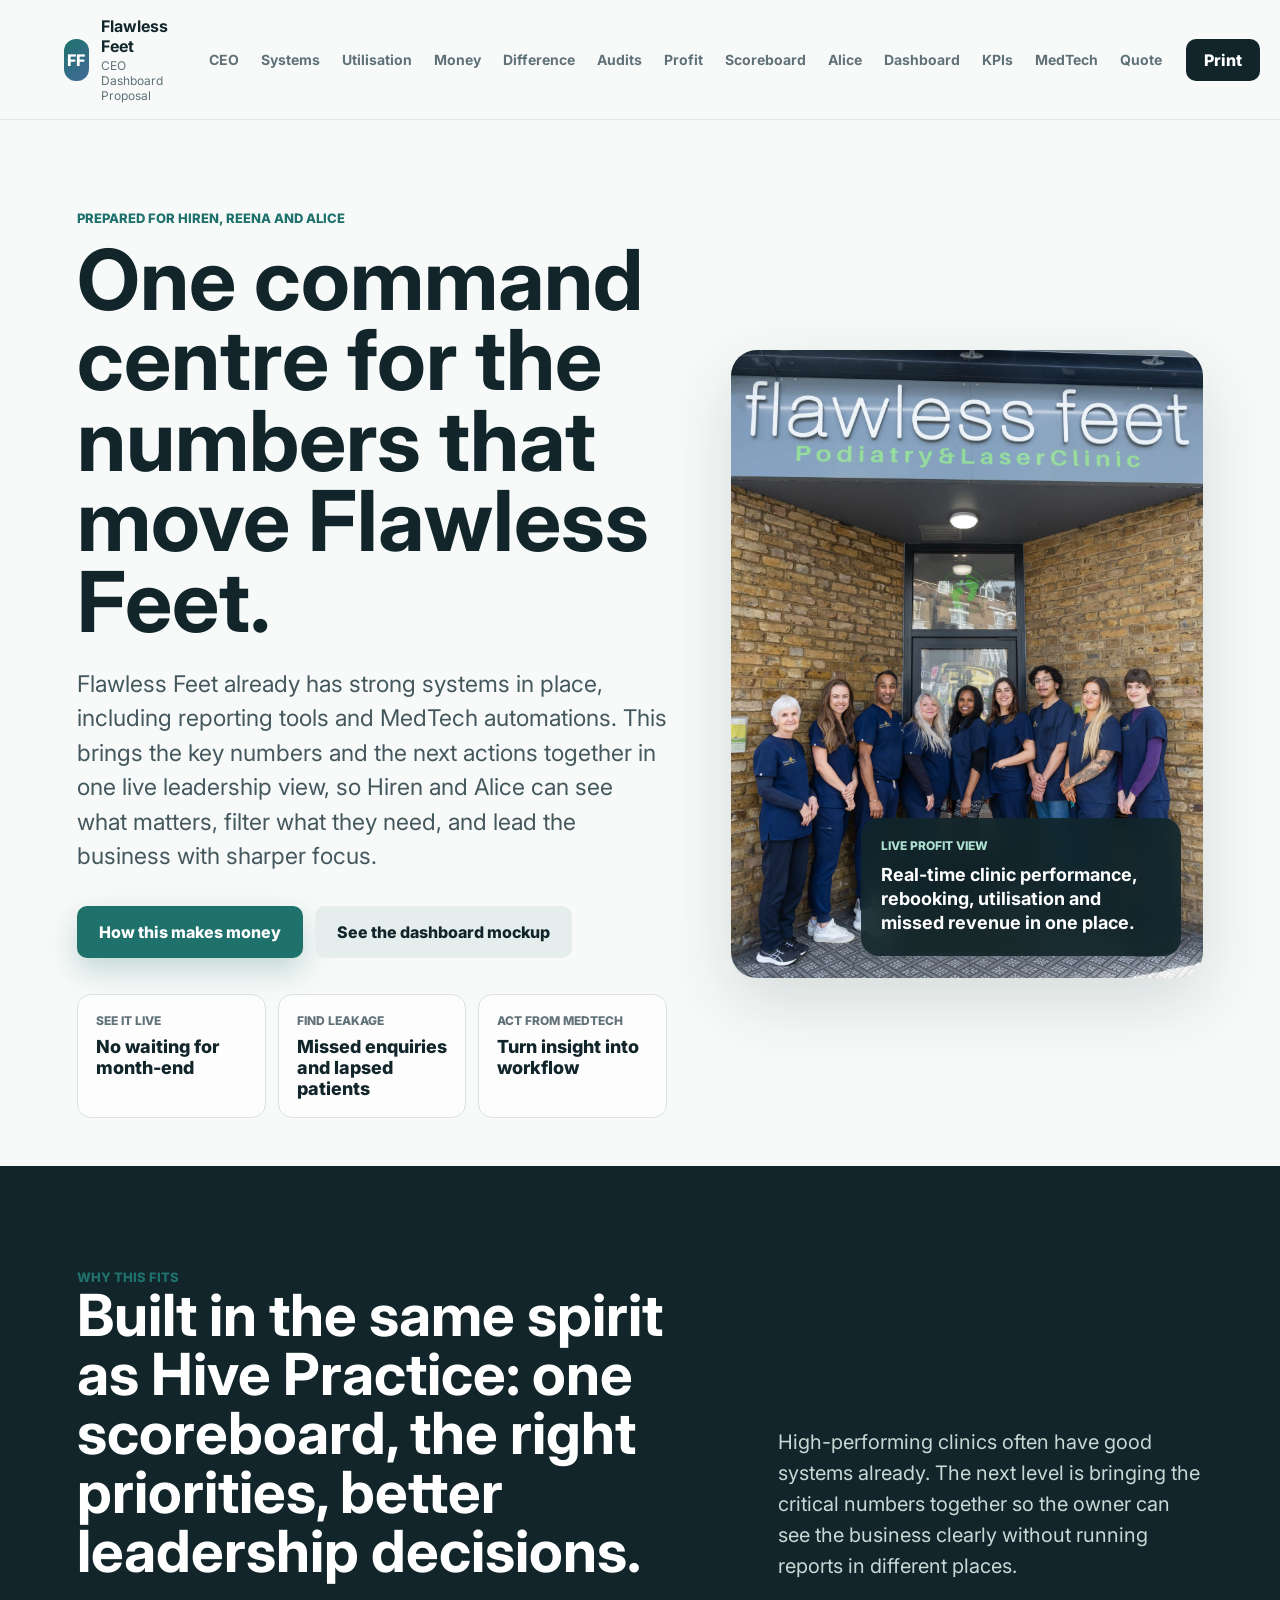
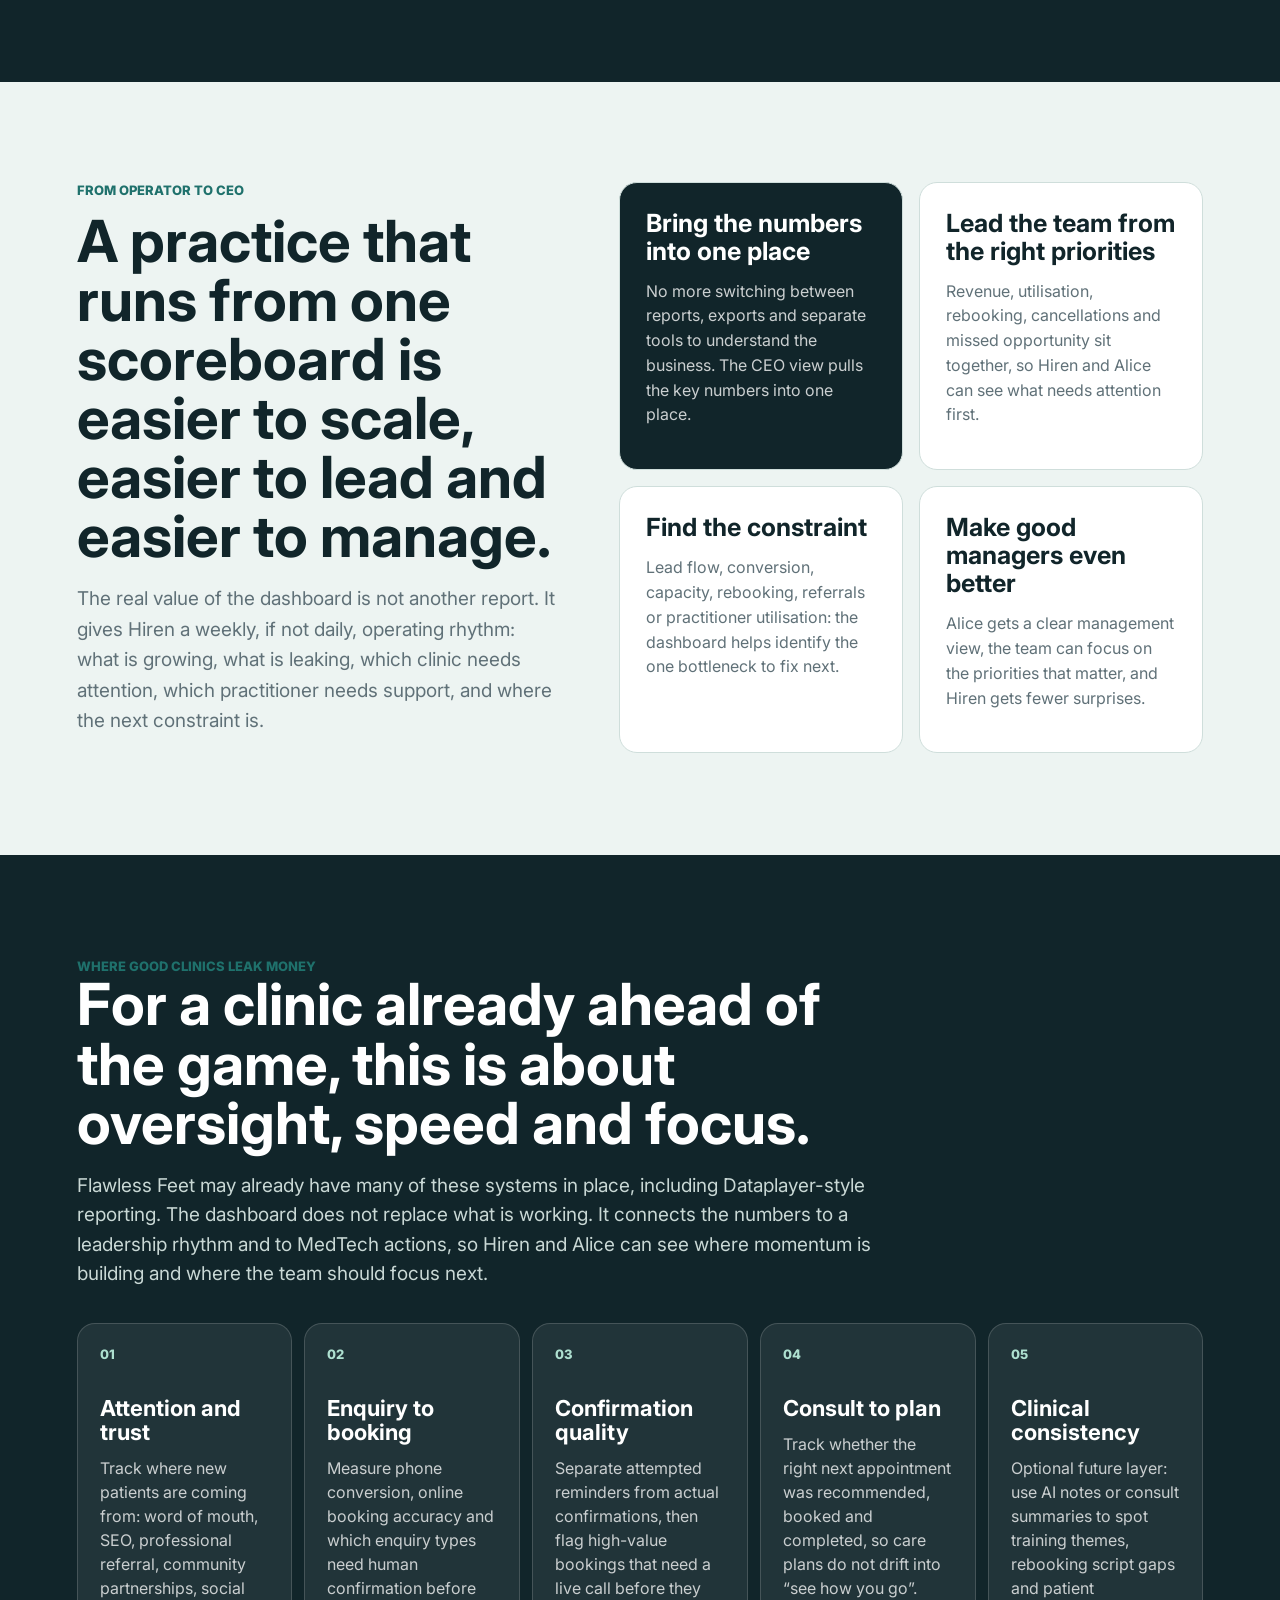
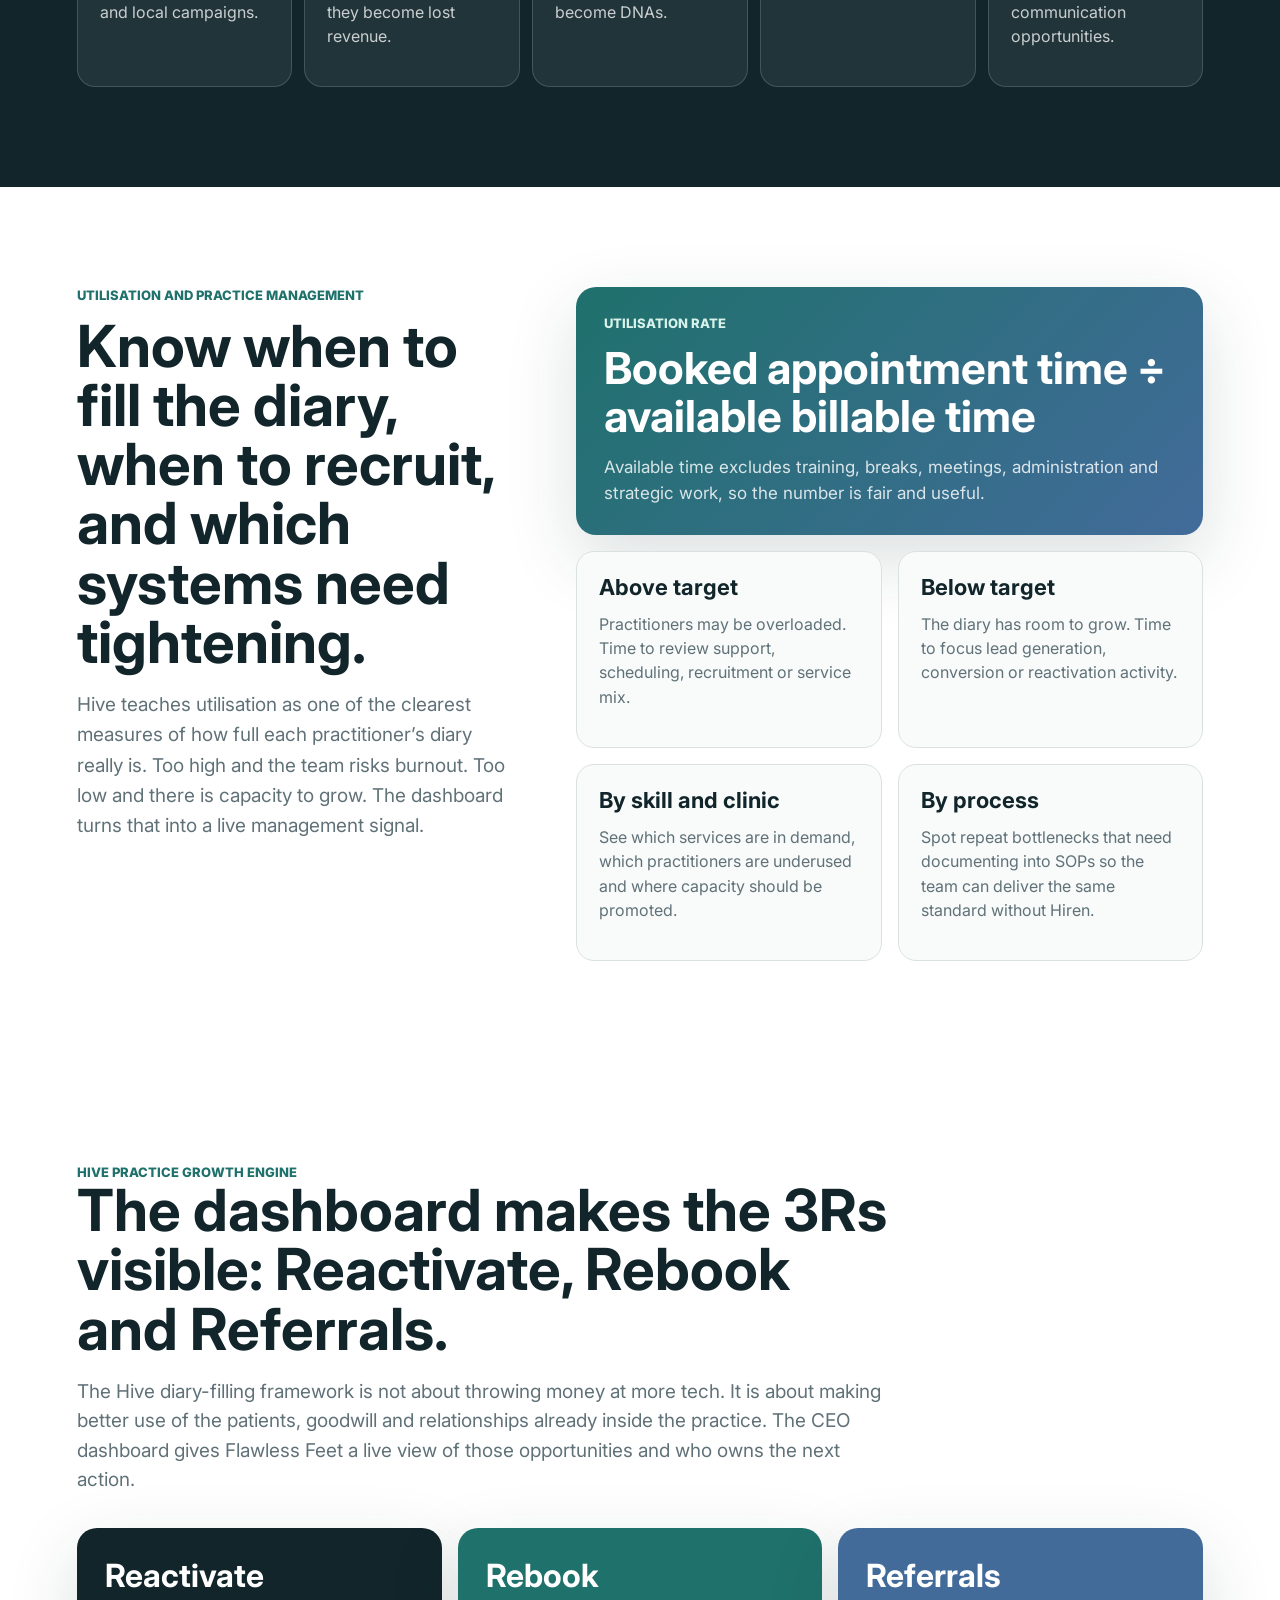
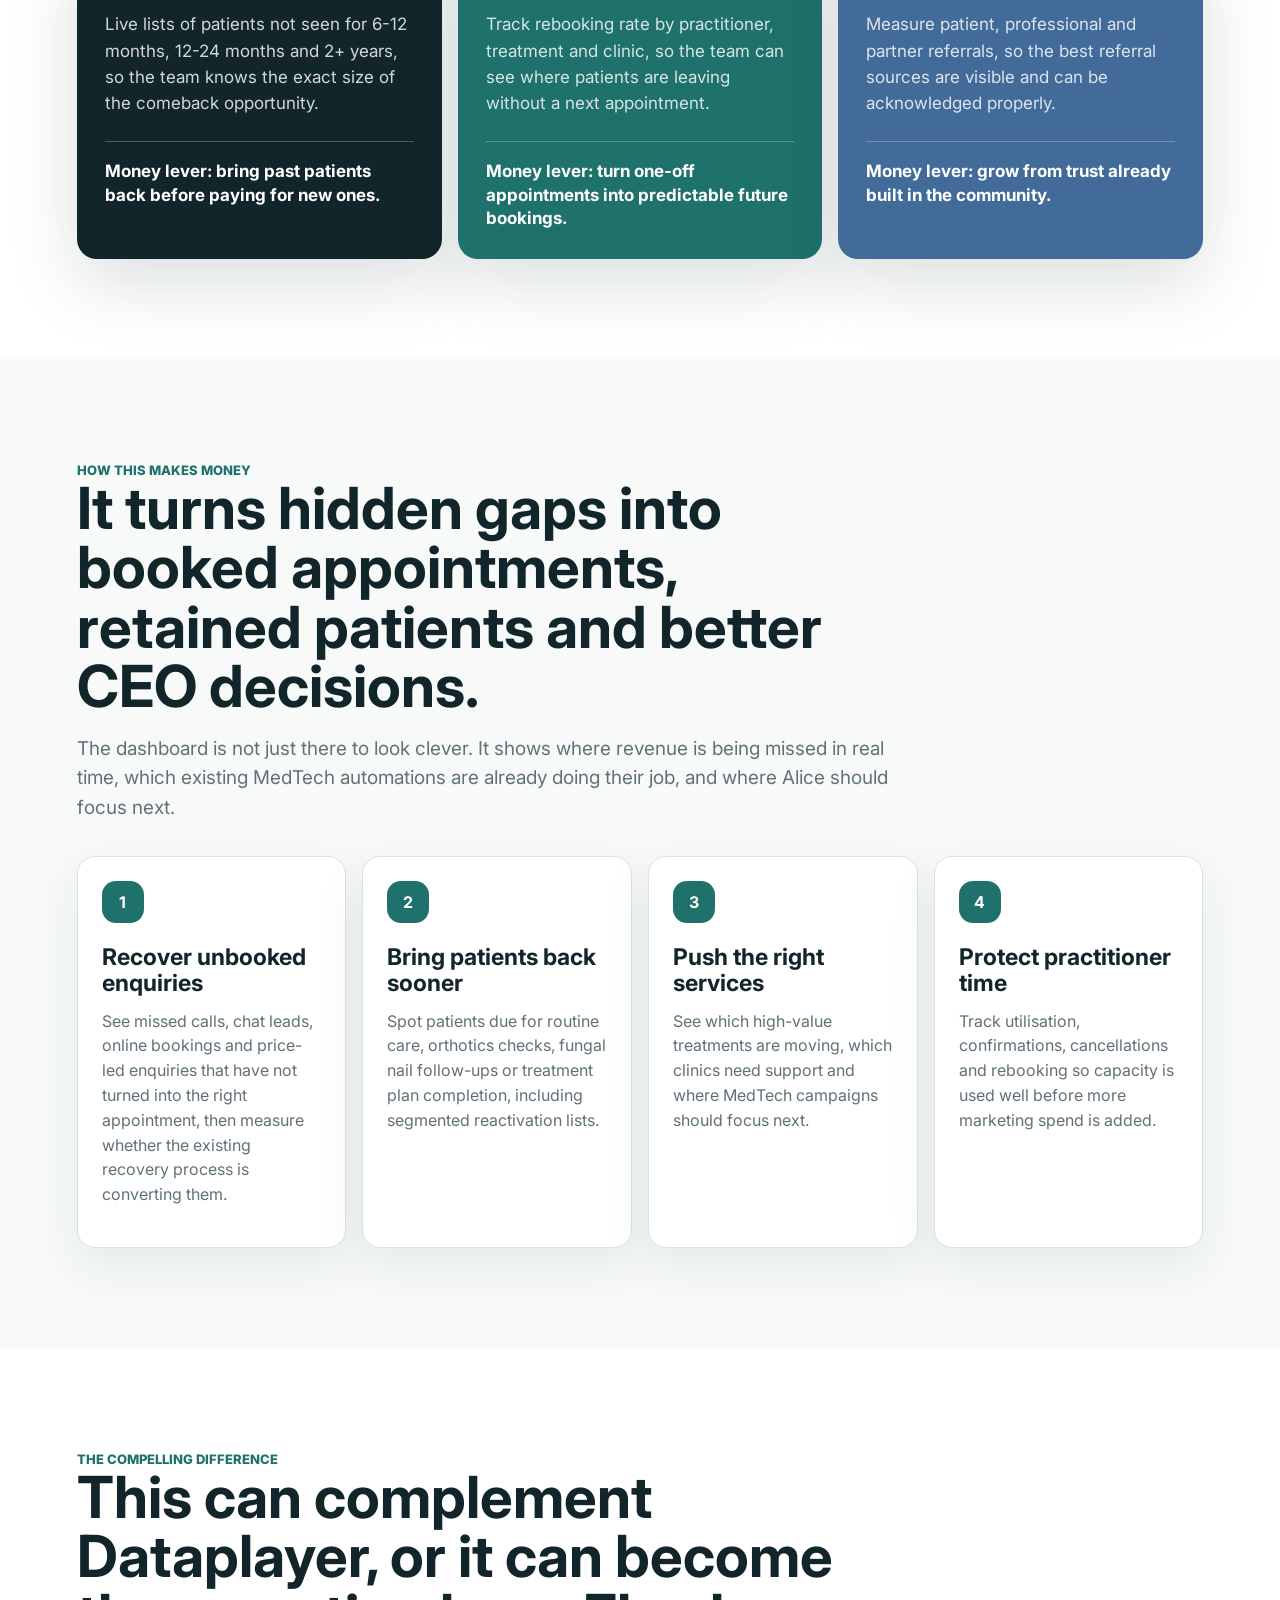
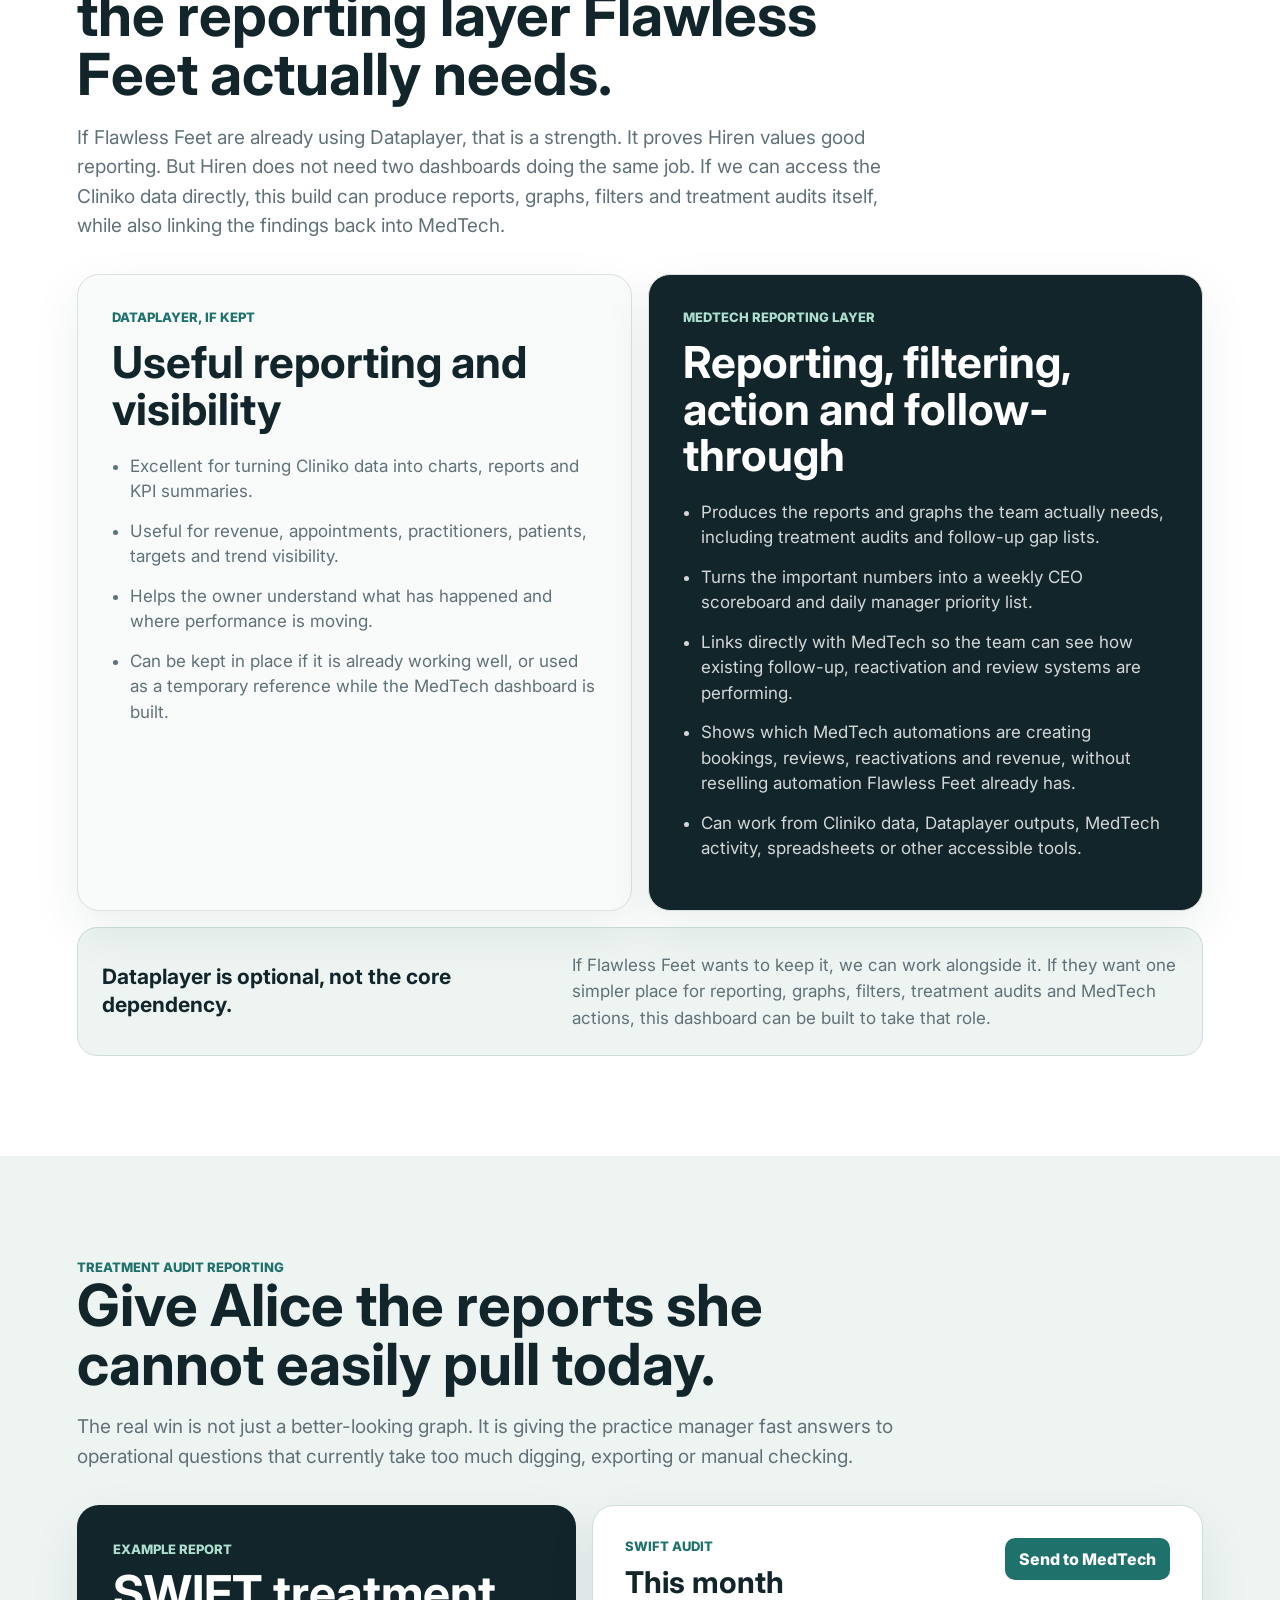
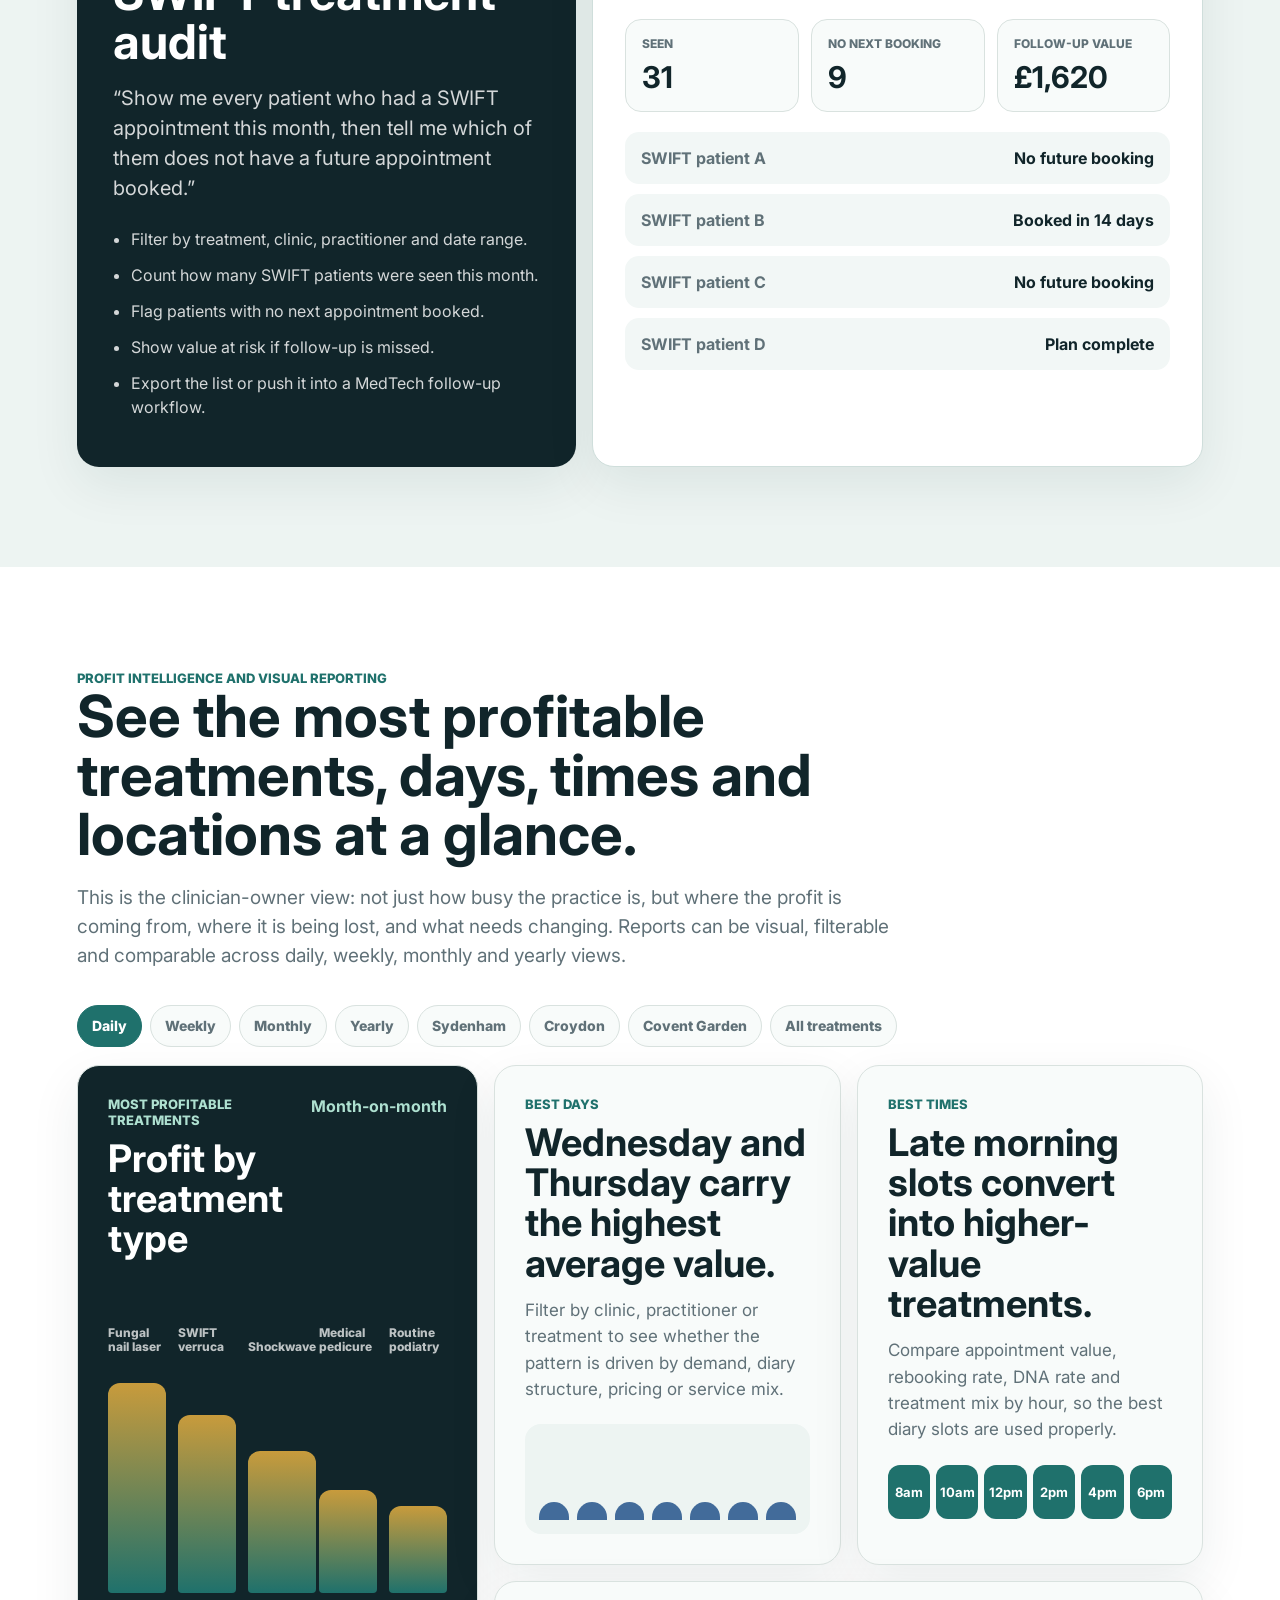
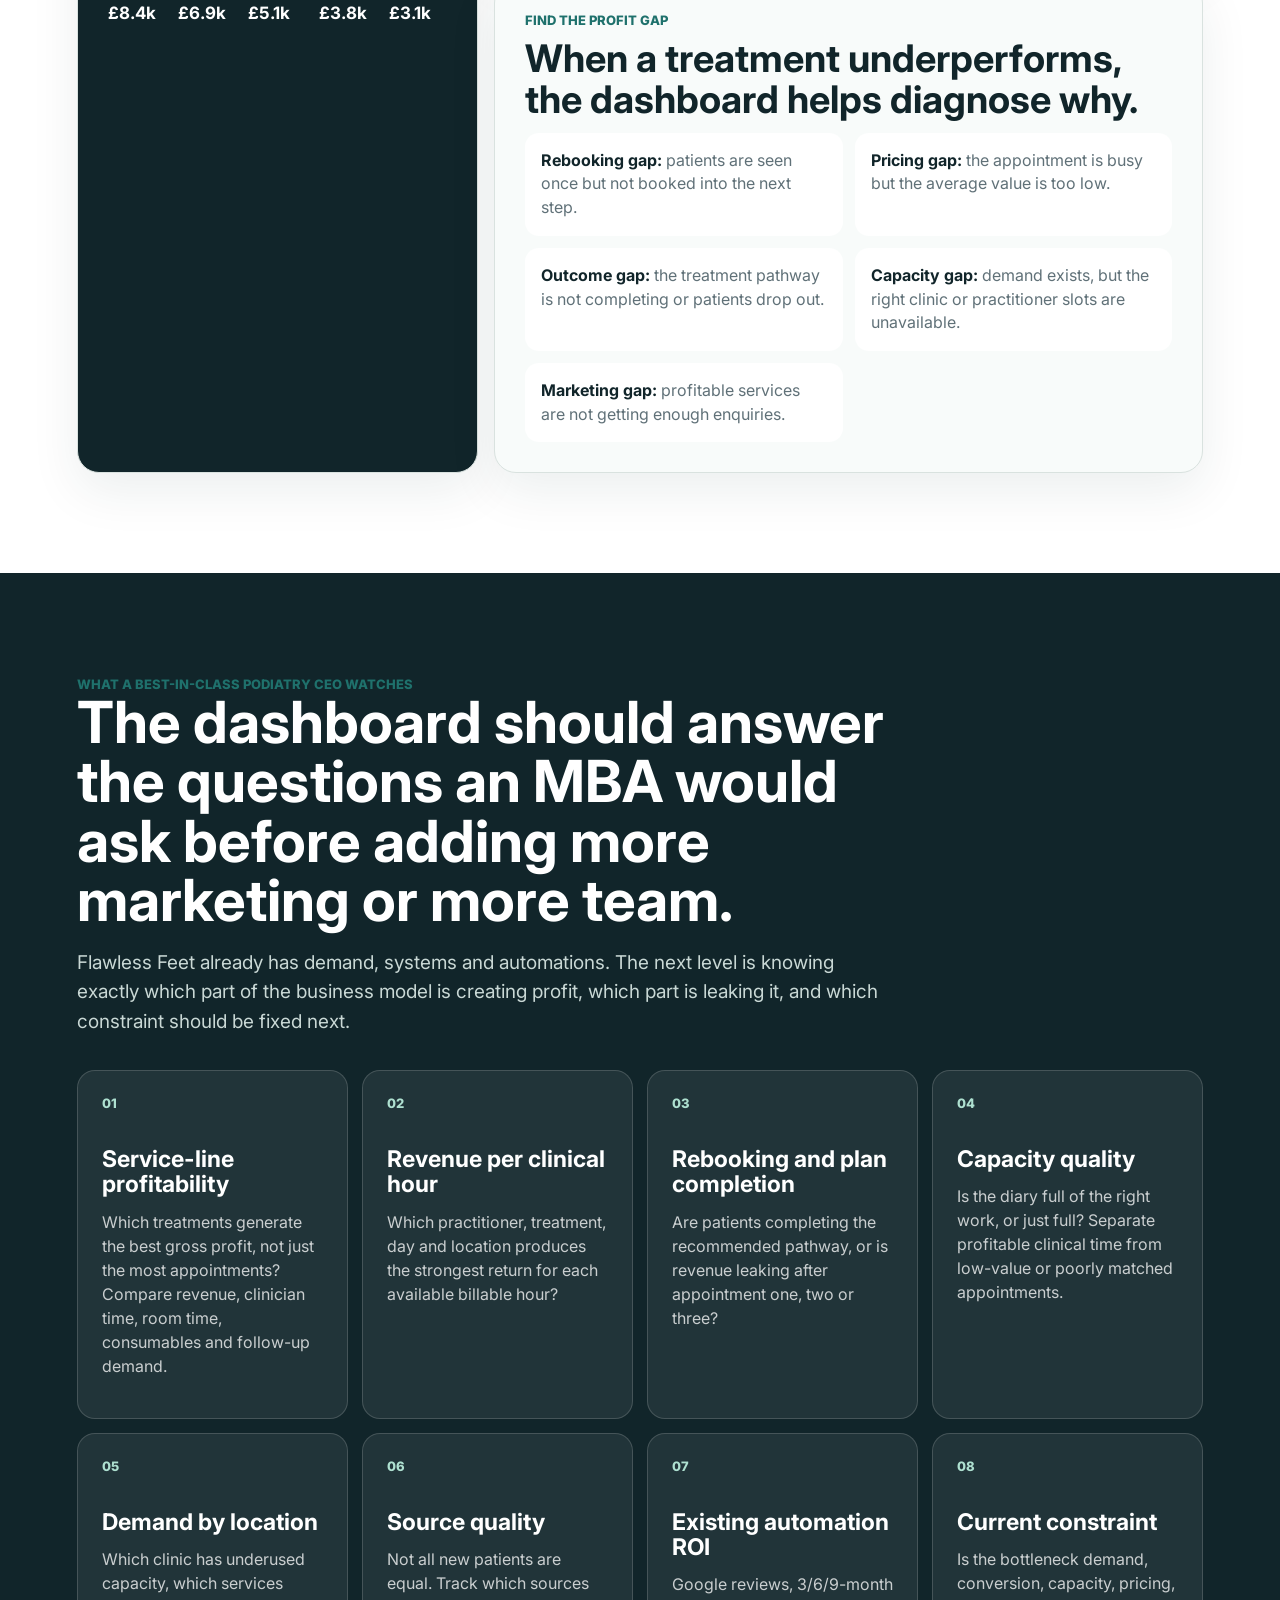
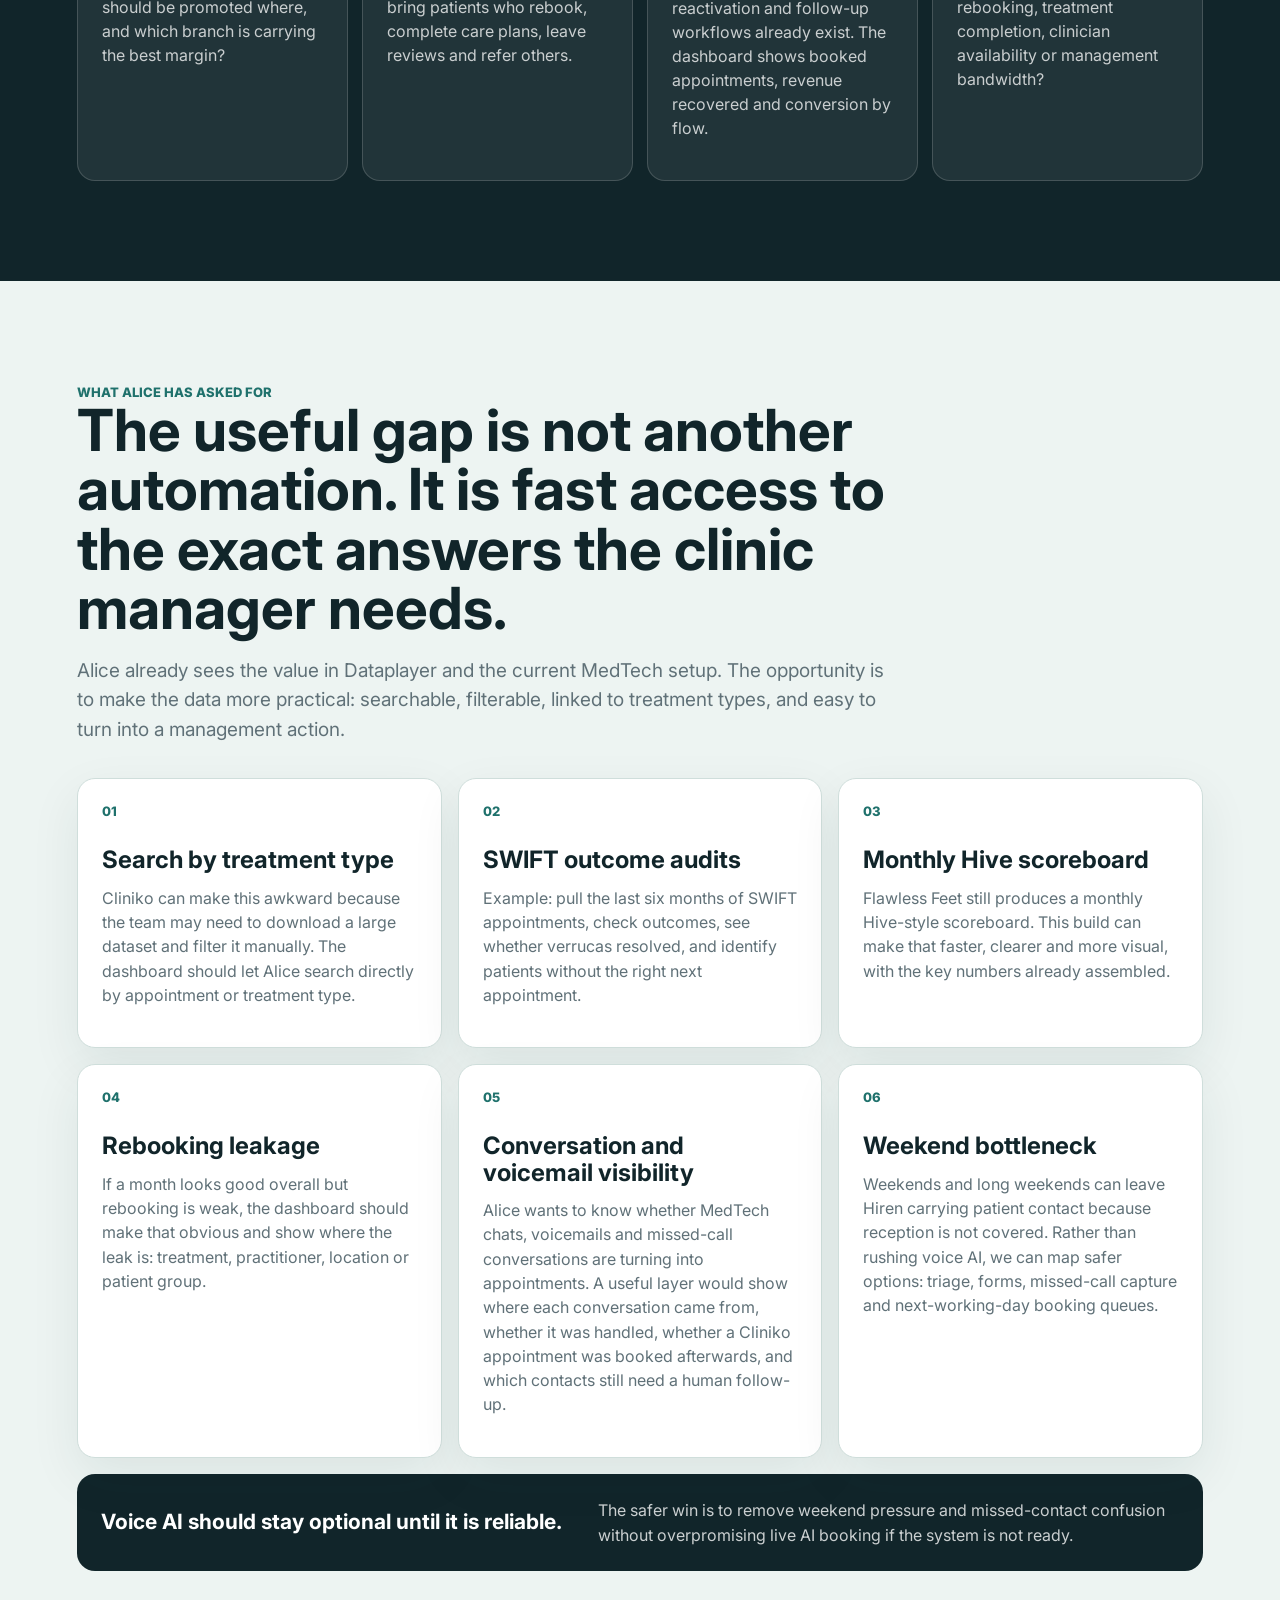
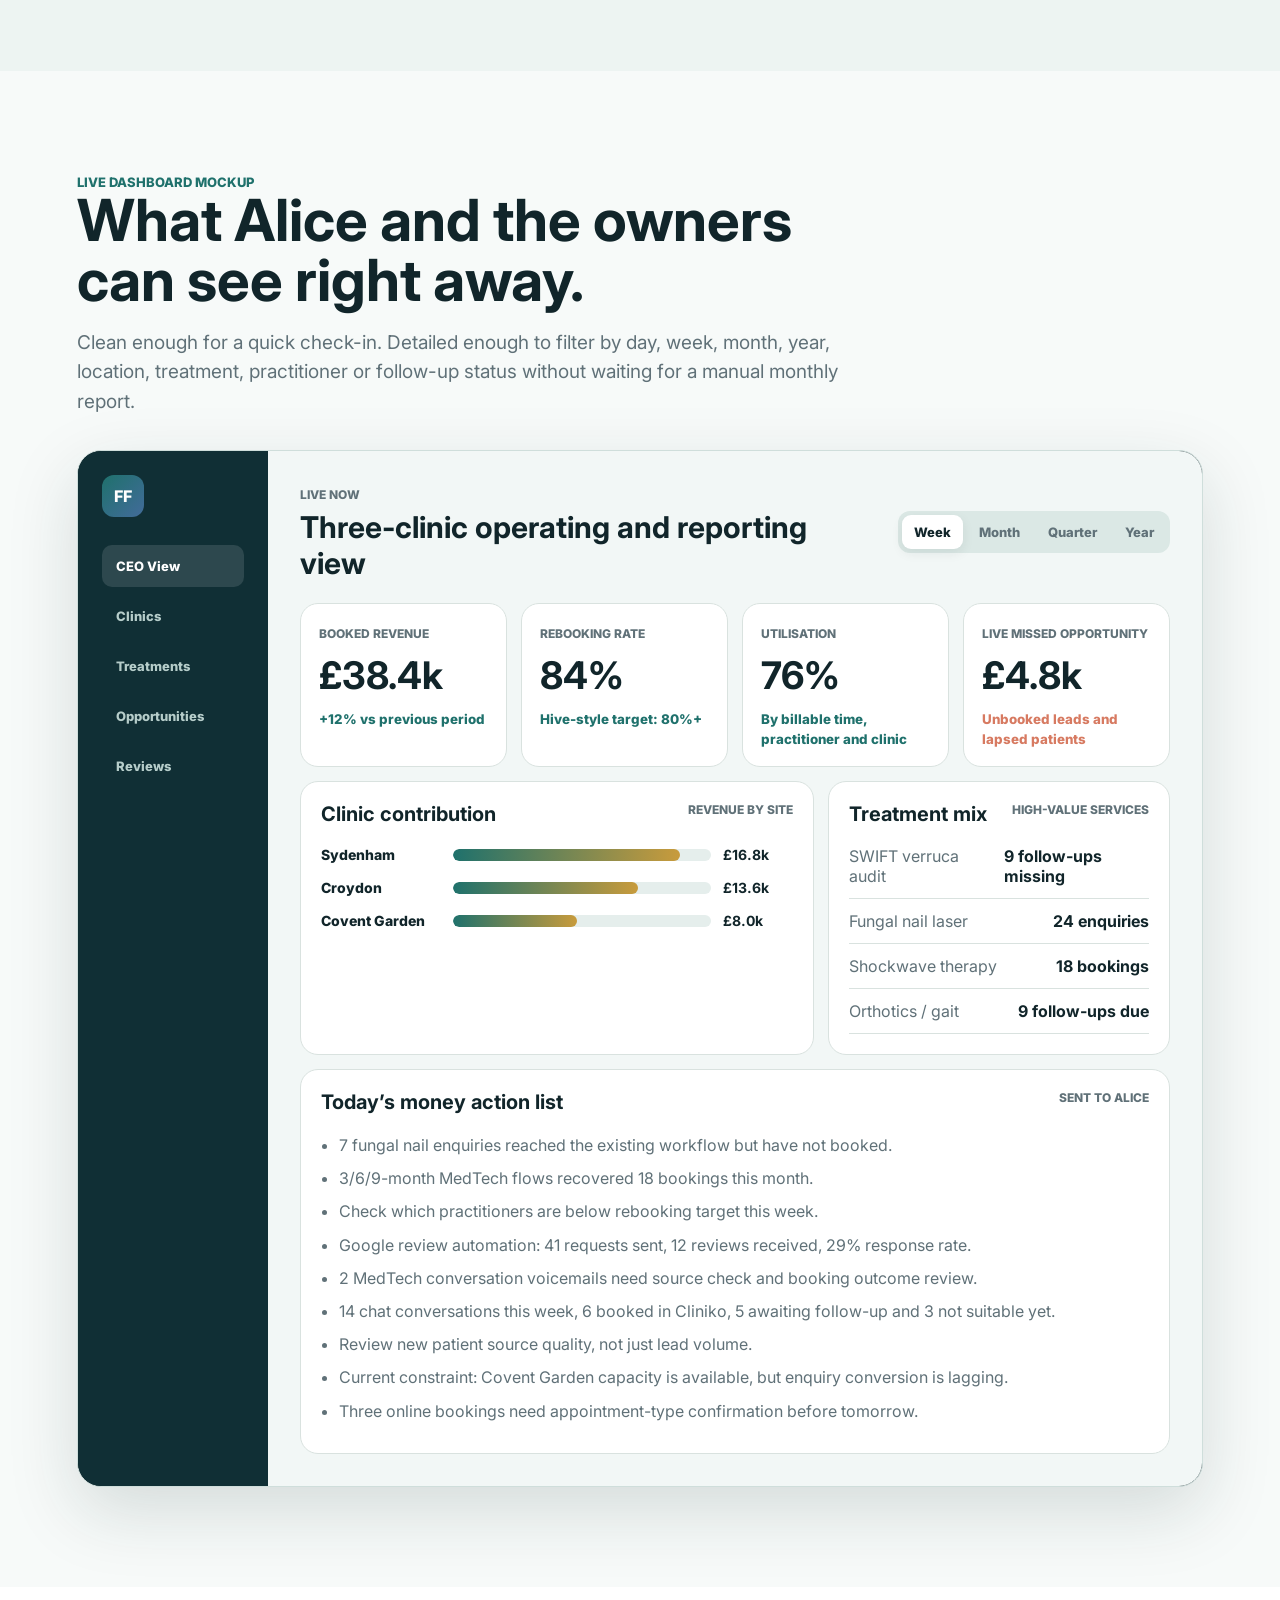
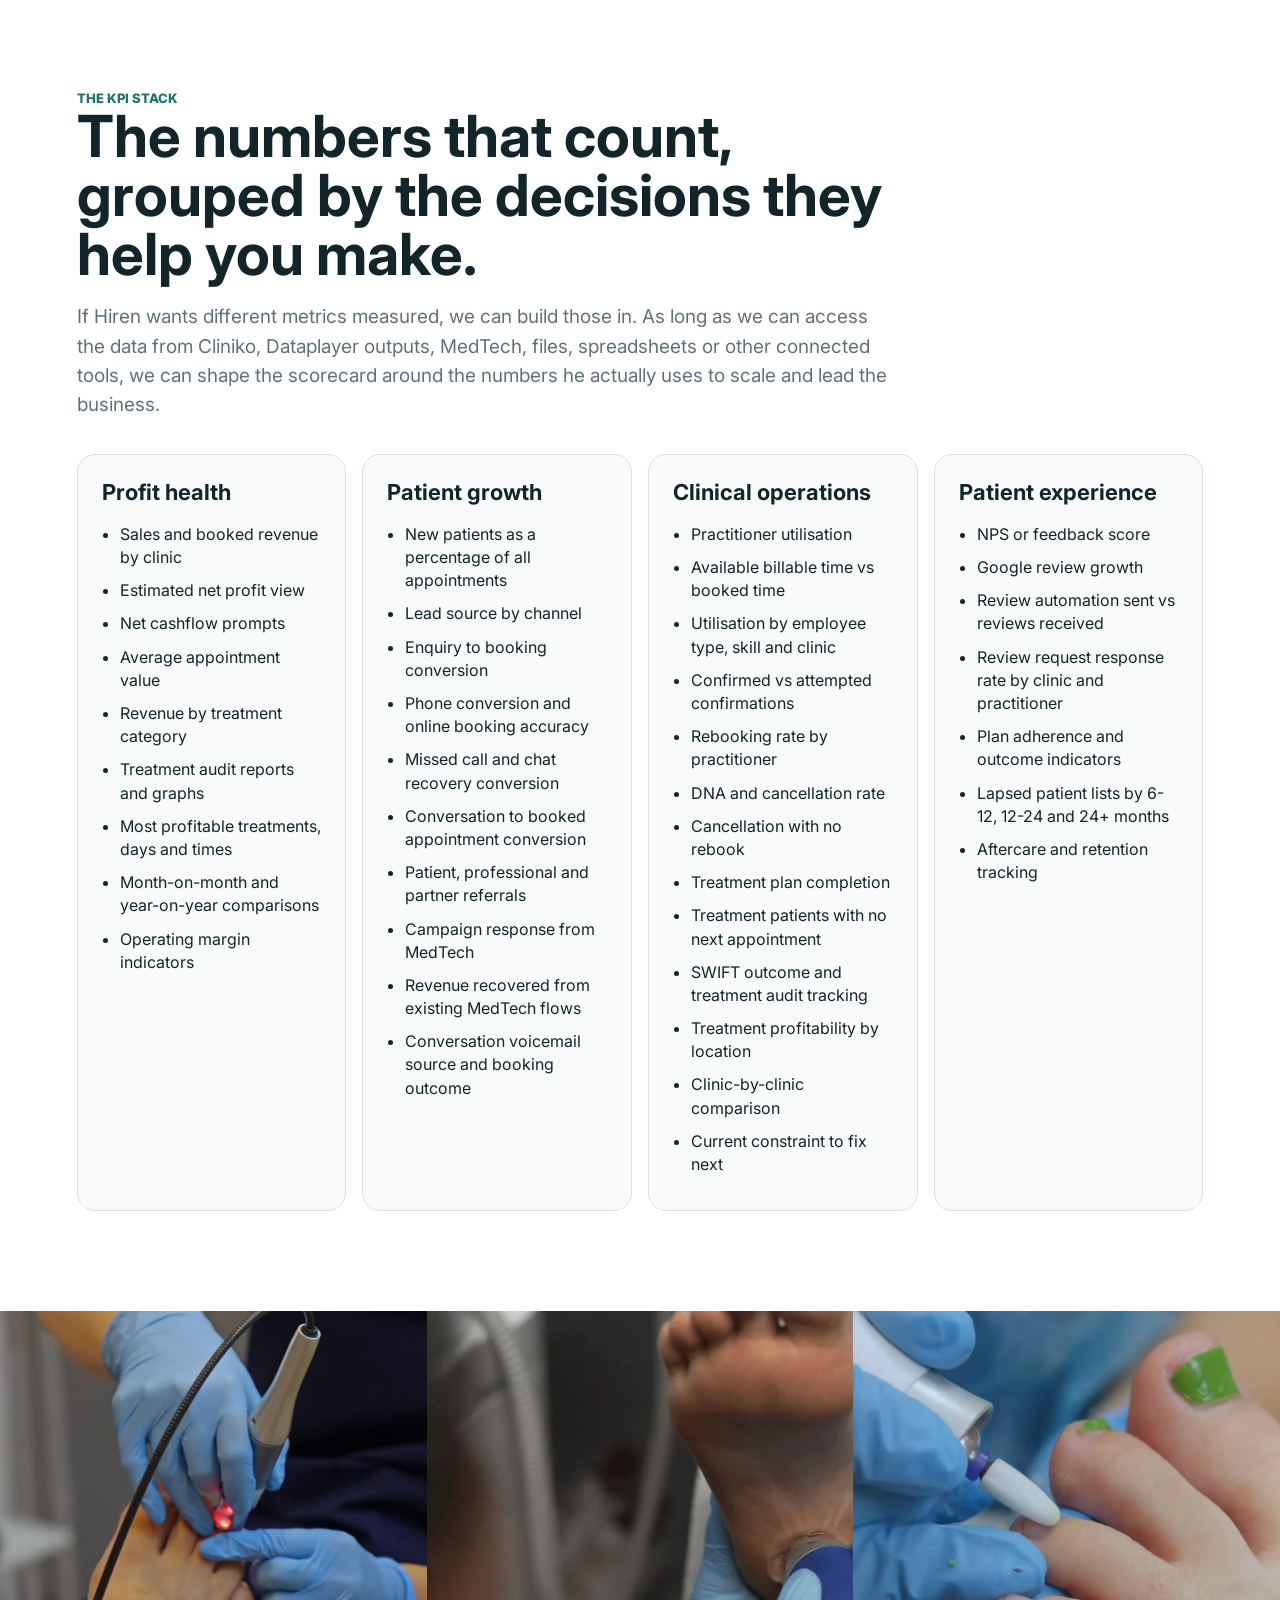
==== index.html @ dfdc4161 "Publish Flawless Feet CEO dashboard proposal" ====
<!doctype html>
<html lang="en">
  <head>
    <meta charset="utf-8" />
    <meta name="viewport" content="width=device-width, initial-scale=1" />
    <title>Flawless Feet CEO Dashboard Proposal</title>
    <meta
      name="description"
      content="A proposal for a Flawless Feet CEO dashboard powered by Cliniko and MedTech."
    />
    <link rel="preconnect" href="https://fonts.googleapis.com" />
    <link rel="preconnect" href="https://fonts.gstatic.com" crossorigin />
    <link
      href="https://fonts.googleapis.com/css2?family=Inter:wght@400;500;600;700;800&display=swap"
      rel="stylesheet"
    />
    <link rel="stylesheet" href="style.css?v=20260507-dataplayer" />
  </head>
  <body>
    <header class="site-header">
      <a class="brand" href="#top" aria-label="Flawless Feet CEO Dashboard">
        <span class="brand-mark">FF</span>
        <span>
          <strong>Flawless Feet</strong>
          <small>CEO Dashboard Proposal</small>
        </span>
      </a>
      <nav aria-label="Proposal navigation">
        <a href="#ceo">CEO</a>
        <a href="#systems">Systems</a>
        <a href="#utilisation">Utilisation</a>
        <a href="#money">Money</a>
        <a href="#difference">Difference</a>
        <a href="#audits">Audits</a>
        <a href="#profit-intelligence">Profit</a>
        <a href="#operator-scoreboard">Scoreboard</a>
        <a href="#alice">Alice</a>
        <a href="#dashboard">Dashboard</a>
        <a href="#kpis">KPIs</a>
        <a href="#medtech">MedTech</a>
        <a href="#quote">Quote</a>
      </nav>
      <button class="print-button" type="button" onclick="window.print()">Print</button>
    </header>

    <main id="top">
      <section class="hero">
        <div class="hero-copy">
          <p class="client-line">Prepared for Hiren, Reena and Alice</p>
          <h1>One command centre for the numbers that move Flawless Feet.</h1>
          <p class="hero-text">
            Flawless Feet already has strong systems in place, including reporting tools and MedTech automations. This brings the key numbers and the next actions together in one live leadership view, so Hiren and Alice can see what matters, filter what they need, and lead the business with sharper focus.
          </p>
          <div class="hero-actions">
            <a class="primary-action" href="#money">How this makes money</a>
            <a class="secondary-action" href="#dashboard">See the dashboard mockup</a>
          </div>
          <dl class="hero-facts" aria-label="Key proposal facts">
            <div>
              <dt>See it live</dt>
              <dd>No waiting for month-end</dd>
            </div>
            <div>
              <dt>Find leakage</dt>
              <dd>Missed enquiries and lapsed patients</dd>
            </div>
            <div>
              <dt>Act from MedTech</dt>
              <dd>Turn insight into workflow</dd>
            </div>
          </dl>
        </div>
        <div class="hero-media" aria-label="Flawless Feet clinic image and dashboard preview">
          <img src="assets/team.webp" alt="Flawless Feet clinic team" />
          <div class="floating-summary">
            <span>Live profit view</span>
            <strong>Real-time clinic performance, rebooking, utilisation and missed revenue in one place.</strong>
          </div>
        </div>
      </section>

      <section class="insight-band">
        <div>
          <span>Why this fits</span>
          <h2>Built in the same spirit as Hive Practice: one scoreboard, the right priorities, better leadership decisions.</h2>
        </div>
        <p>
          High-performing clinics often have good systems already. The next level is bringing the critical numbers together so the owner can see the business clearly without running reports in different places.
        </p>
      </section>

      <section id="ceo" class="ceo-section">
        <div class="ceo-copy">
          <span>From operator to CEO</span>
          <h2>A practice that runs from one scoreboard is easier to scale, easier to lead and easier to manage.</h2>
          <p>
            The real value of the dashboard is not another report. It gives Hiren a weekly, if not daily, operating rhythm: what is growing, what is leaking, which clinic needs attention, which practitioner needs support, and where the next constraint is.
          </p>
        </div>
        <div class="ceo-grid">
          <article>
            <h3>Bring the numbers into one place</h3>
            <p>No more switching between reports, exports and separate tools to understand the business. The CEO view pulls the key numbers into one place.</p>
          </article>
          <article>
            <h3>Lead the team from the right priorities</h3>
            <p>Revenue, utilisation, rebooking, cancellations and missed opportunity sit together, so Hiren and Alice can see what needs attention first.</p>
          </article>
          <article>
            <h3>Find the constraint</h3>
            <p>Lead flow, conversion, capacity, rebooking, referrals or practitioner utilisation: the dashboard helps identify the one bottleneck to fix next.</p>
          </article>
          <article>
            <h3>Make good managers even better</h3>
            <p>Alice gets a clear management view, the team can focus on the priorities that matter, and Hiren gets fewer surprises.</p>
          </article>
        </div>
      </section>

      <section id="systems" class="systems-section">
        <div class="section-heading">
          <span>Where good clinics leak money</span>
          <h2>For a clinic already ahead of the game, this is about oversight, speed and focus.</h2>
          <p>
            Flawless Feet may already have many of these systems in place, including Dataplayer-style reporting. The dashboard does not replace what is working. It connects the numbers to a leadership rhythm and to MedTech actions, so Hiren and Alice can see where momentum is building and where the team should focus next.
          </p>
        </div>
        <div class="systems-flow">
          <article>
            <span>01</span>
            <h3>Attention and trust</h3>
            <p>Track where new patients are coming from: word of mouth, SEO, professional referral, community partnerships, social and local campaigns.</p>
          </article>
          <article>
            <span>02</span>
            <h3>Enquiry to booking</h3>
            <p>Measure phone conversion, online booking accuracy and which enquiry types need human confirmation before they become lost revenue.</p>
          </article>
          <article>
            <span>03</span>
            <h3>Confirmation quality</h3>
            <p>Separate attempted reminders from actual confirmations, then flag high-value bookings that need a live call before they become DNAs.</p>
          </article>
          <article>
            <span>04</span>
            <h3>Consult to plan</h3>
            <p>Track whether the right next appointment was recommended, booked and completed, so care plans do not drift into “see how you go”.</p>
          </article>
          <article>
            <span>05</span>
            <h3>Clinical consistency</h3>
            <p>Optional future layer: use AI notes or consult summaries to spot training themes, rebooking script gaps and patient communication opportunities.</p>
          </article>
        </div>
      </section>

      <section id="utilisation" class="utilisation-section">
        <div class="utilisation-copy">
          <span>Utilisation and practice management</span>
          <h2>Know when to fill the diary, when to recruit, and which systems need tightening.</h2>
          <p>
            Hive teaches utilisation as one of the clearest measures of how full each practitioner’s diary really is. Too high and the team risks burnout. Too low and there is capacity to grow. The dashboard turns that into a live management signal.
          </p>
        </div>
        <div class="utilisation-panel">
          <div class="formula-card">
            <span>Utilisation rate</span>
            <strong>Booked appointment time ÷ available billable time</strong>
            <p>Available time excludes training, breaks, meetings, administration and strategic work, so the number is fair and useful.</p>
          </div>
          <div class="signal-grid">
            <article>
              <h3>Above target</h3>
              <p>Practitioners may be overloaded. Time to review support, scheduling, recruitment or service mix.</p>
            </article>
            <article>
              <h3>Below target</h3>
              <p>The diary has room to grow. Time to focus lead generation, conversion or reactivation activity.</p>
            </article>
            <article>
              <h3>By skill and clinic</h3>
              <p>See which services are in demand, which practitioners are underused and where capacity should be promoted.</p>
            </article>
            <article>
              <h3>By process</h3>
              <p>Spot repeat bottlenecks that need documenting into SOPs so the team can deliver the same standard without Hiren.</p>
            </article>
          </div>
        </div>
      </section>

      <section class="three-r-section">
        <div class="section-heading">
          <span>Hive Practice growth engine</span>
          <h2>The dashboard makes the 3Rs visible: Reactivate, Rebook and Referrals.</h2>
          <p>
            The Hive diary-filling framework is not about throwing money at more tech. It is about making better use of the patients, goodwill and relationships already inside the practice. The CEO dashboard gives Flawless Feet a live view of those opportunities and who owns the next action.
          </p>
        </div>
        <div class="three-r-grid">
          <article>
          <h3>Reactivate</h3>
            <p>Live lists of patients not seen for 6-12 months, 12-24 months and 2+ years, so the team knows the exact size of the comeback opportunity.</p>
            <strong>Money lever: bring past patients back before paying for new ones.</strong>
          </article>
          <article>
            <h3>Rebook</h3>
            <p>Track rebooking rate by practitioner, treatment and clinic, so the team can see where patients are leaving without a next appointment.</p>
            <strong>Money lever: turn one-off appointments into predictable future bookings.</strong>
          </article>
          <article>
            <h3>Referrals</h3>
            <p>Measure patient, professional and partner referrals, so the best referral sources are visible and can be acknowledged properly.</p>
            <strong>Money lever: grow from trust already built in the community.</strong>
          </article>
        </div>
      </section>

      <section id="money" class="money-section">
        <div class="section-heading">
          <span>How this makes money</span>
          <h2>It turns hidden gaps into booked appointments, retained patients and better CEO decisions.</h2>
          <p>
            The dashboard is not just there to look clever. It shows where revenue is being missed in real time, which existing MedTech automations are already doing their job, and where Alice should focus next.
          </p>
        </div>
        <div class="money-grid">
          <article>
            <strong>1</strong>
            <h3>Recover unbooked enquiries</h3>
            <p>See missed calls, chat leads, online bookings and price-led enquiries that have not turned into the right appointment, then measure whether the existing recovery process is converting them.</p>
          </article>
          <article>
            <strong>2</strong>
            <h3>Bring patients back sooner</h3>
            <p>Spot patients due for routine care, orthotics checks, fungal nail follow-ups or treatment plan completion, including segmented reactivation lists.</p>
          </article>
          <article>
            <strong>3</strong>
            <h3>Push the right services</h3>
            <p>See which high-value treatments are moving, which clinics need support and where MedTech campaigns should focus next.</p>
          </article>
          <article>
            <strong>4</strong>
            <h3>Protect practitioner time</h3>
            <p>Track utilisation, confirmations, cancellations and rebooking so capacity is used well before more marketing spend is added.</p>
          </article>
        </div>
      </section>

      <section id="difference" class="difference-section">
        <div class="section-heading">
          <span>The compelling difference</span>
          <h2>This can complement Dataplayer, or it can become the reporting layer Flawless Feet actually needs.</h2>
          <p>
            If Flawless Feet are already using Dataplayer, that is a strength. It proves Hiren values good reporting. But Hiren does not need two dashboards doing the same job. If we can access the Cliniko data directly, this build can produce reports, graphs, filters and treatment audits itself, while also linking the findings back into MedTech.
          </p>
        </div>
        <div class="difference-grid">
          <article class="comparison-card">
            <span>Dataplayer, if kept</span>
            <h3>Useful reporting and visibility</h3>
            <ul>
              <li>Excellent for turning Cliniko data into charts, reports and KPI summaries.</li>
              <li>Useful for revenue, appointments, practitioners, patients, targets and trend visibility.</li>
              <li>Helps the owner understand what has happened and where performance is moving.</li>
              <li>Can be kept in place if it is already working well, or used as a temporary reference while the MedTech dashboard is built.</li>
            </ul>
          </article>
          <article class="comparison-card featured">
            <span>MedTech reporting layer</span>
            <h3>Reporting, filtering, action and follow-through</h3>
            <ul>
              <li>Produces the reports and graphs the team actually needs, including treatment audits and follow-up gap lists.</li>
              <li>Turns the important numbers into a weekly CEO scoreboard and daily manager priority list.</li>
              <li>Links directly with MedTech so the team can see how existing follow-up, reactivation and review systems are performing.</li>
              <li>Shows which MedTech automations are creating bookings, reviews, reactivations and revenue, without reselling automation Flawless Feet already has.</li>
              <li>Can work from Cliniko data, Dataplayer outputs, MedTech activity, spreadsheets or other accessible tools.</li>
            </ul>
          </article>
        </div>
        <div class="difference-note">
          <strong>Dataplayer is optional, not the core dependency.</strong>
          <span>If Flawless Feet wants to keep it, we can work alongside it. If they want one simpler place for reporting, graphs, filters, treatment audits and MedTech actions, this dashboard can be built to take that role.</span>
        </div>
      </section>

      <section id="audits" class="audit-section">
        <div class="section-heading">
          <span>Treatment audit reporting</span>
          <h2>Give Alice the reports she cannot easily pull today.</h2>
          <p>
            The real win is not just a better-looking graph. It is giving the practice manager fast answers to operational questions that currently take too much digging, exporting or manual checking.
          </p>
        </div>
        <div class="audit-layout">
          <article class="audit-example">
            <span>Example report</span>
            <h3>SWIFT treatment audit</h3>
            <p>
              “Show me every patient who had a SWIFT appointment this month, then tell me which of them does not have a future appointment booked.”
            </p>
            <ul>
              <li>Filter by treatment, clinic, practitioner and date range.</li>
              <li>Count how many SWIFT patients were seen this month.</li>
              <li>Flag patients with no next appointment booked.</li>
              <li>Show value at risk if follow-up is missed.</li>
              <li>Export the list or push it into a MedTech follow-up workflow.</li>
            </ul>
          </article>
          <article class="audit-table-card">
            <div class="audit-table-header">
              <div>
                <span>SWIFT audit</span>
                <strong>This month</strong>
              </div>
              <button type="button">Send to MedTech</button>
            </div>
            <div class="audit-stats">
              <div><span>Seen</span><strong>31</strong></div>
              <div><span>No next booking</span><strong>9</strong></div>
              <div><span>Follow-up value</span><strong>£1,620</strong></div>
            </div>
            <div class="audit-rows">
              <div><span>SWIFT patient A</span><strong>No future booking</strong></div>
              <div><span>SWIFT patient B</span><strong>Booked in 14 days</strong></div>
              <div><span>SWIFT patient C</span><strong>No future booking</strong></div>
              <div><span>SWIFT patient D</span><strong>Plan complete</strong></div>
            </div>
          </article>
        </div>
      </section>

      <section id="profit-intelligence" class="profit-intelligence-section">
        <div class="section-heading">
          <span>Profit intelligence and visual reporting</span>
          <h2>See the most profitable treatments, days, times and locations at a glance.</h2>
          <p>
            This is the clinician-owner view: not just how busy the practice is, but where the profit is coming from, where it is being lost, and what needs changing. Reports can be visual, filterable and comparable across daily, weekly, monthly and yearly views.
          </p>
        </div>
        <div class="report-filter-bar" aria-label="Example dashboard filters">
          <button class="active" type="button">Daily</button>
          <button type="button">Weekly</button>
          <button type="button">Monthly</button>
          <button type="button">Yearly</button>
          <button type="button">Sydenham</button>
          <button type="button">Croydon</button>
          <button type="button">Covent Garden</button>
          <button type="button">All treatments</button>
        </div>
        <div class="profit-report-grid">
          <article class="profit-chart-card">
            <div class="chart-heading">
              <div>
                <span>Most profitable treatments</span>
                <h3>Profit by treatment type</h3>
              </div>
              <strong>Month-on-month</strong>
            </div>
            <div class="profit-bars">
              <div><span>Fungal nail laser</span><i style="height: 92%"></i><strong>£8.4k</strong></div>
              <div><span>SWIFT verruca</span><i style="height: 78%"></i><strong>£6.9k</strong></div>
              <div><span>Shockwave</span><i style="height: 62%"></i><strong>£5.1k</strong></div>
              <div><span>Medical pedicure</span><i style="height: 45%"></i><strong>£3.8k</strong></div>
              <div><span>Routine podiatry</span><i style="height: 38%"></i><strong>£3.1k</strong></div>
            </div>
          </article>
          <article class="profit-card">
            <span>Best days</span>
            <h3>Wednesday and Thursday carry the highest average value.</h3>
            <p>Filter by clinic, practitioner or treatment to see whether the pattern is driven by demand, diary structure, pricing or service mix.</p>
            <div class="mini-line-chart" aria-hidden="true">
              <i style="height: 42%"></i>
              <i style="height: 56%"></i>
              <i style="height: 88%"></i>
              <i style="height: 92%"></i>
              <i style="height: 70%"></i>
              <i style="height: 38%"></i>
              <i style="height: 24%"></i>
            </div>
          </article>
          <article class="profit-card">
            <span>Best times</span>
            <h3>Late morning slots convert into higher-value treatments.</h3>
            <p>Compare appointment value, rebooking rate, DNA rate and treatment mix by hour, so the best diary slots are used properly.</p>
            <div class="time-strip" aria-hidden="true">
              <b>8am</b><b>10am</b><b>12pm</b><b>2pm</b><b>4pm</b><b>6pm</b>
            </div>
          </article>
          <article class="profit-diagnosis-card">
            <span>Find the profit gap</span>
            <h3>When a treatment underperforms, the dashboard helps diagnose why.</h3>
            <ul>
              <li><strong>Rebooking gap:</strong> patients are seen once but not booked into the next step.</li>
              <li><strong>Pricing gap:</strong> the appointment is busy but the average value is too low.</li>
              <li><strong>Outcome gap:</strong> the treatment pathway is not completing or patients drop out.</li>
              <li><strong>Capacity gap:</strong> demand exists, but the right clinic or practitioner slots are unavailable.</li>
              <li><strong>Marketing gap:</strong> profitable services are not getting enough enquiries.</li>
            </ul>
          </article>
        </div>
      </section>

      <section id="operator-scoreboard" class="operator-section">
        <div class="section-heading">
          <span>What a best-in-class podiatry CEO watches</span>
          <h2>The dashboard should answer the questions an MBA would ask before adding more marketing or more team.</h2>
          <p>
            Flawless Feet already has demand, systems and automations. The next level is knowing exactly which part of the business model is creating profit, which part is leaking it, and which constraint should be fixed next.
          </p>
        </div>
        <div class="operator-grid">
          <article>
            <span>01</span>
            <h3>Service-line profitability</h3>
            <p>Which treatments generate the best gross profit, not just the most appointments? Compare revenue, clinician time, room time, consumables and follow-up demand.</p>
          </article>
          <article>
            <span>02</span>
            <h3>Revenue per clinical hour</h3>
            <p>Which practitioner, treatment, day and location produces the strongest return for each available billable hour?</p>
          </article>
          <article>
            <span>03</span>
            <h3>Rebooking and plan completion</h3>
            <p>Are patients completing the recommended pathway, or is revenue leaking after appointment one, two or three?</p>
          </article>
          <article>
            <span>04</span>
            <h3>Capacity quality</h3>
            <p>Is the diary full of the right work, or just full? Separate profitable clinical time from low-value or poorly matched appointments.</p>
          </article>
          <article>
            <span>05</span>
            <h3>Demand by location</h3>
            <p>Which clinic has underused capacity, which services should be promoted where, and which branch is carrying the best margin?</p>
          </article>
          <article>
            <span>06</span>
            <h3>Source quality</h3>
            <p>Not all new patients are equal. Track which sources bring patients who rebook, complete care plans, leave reviews and refer others.</p>
          </article>
          <article>
            <span>07</span>
            <h3>Existing automation ROI</h3>
            <p>Google reviews, 3/6/9-month reactivation and follow-up workflows already exist. The dashboard shows booked appointments, revenue recovered and conversion by flow.</p>
          </article>
          <article>
            <span>08</span>
            <h3>Current constraint</h3>
            <p>Is the bottleneck demand, conversion, capacity, pricing, rebooking, treatment completion, clinician availability or management bandwidth?</p>
          </article>
        </div>
      </section>

      <section id="alice" class="alice-section">
        <div class="section-heading">
          <span>What Alice has asked for</span>
          <h2>The useful gap is not another automation. It is fast access to the exact answers the clinic manager needs.</h2>
          <p>
            Alice already sees the value in Dataplayer and the current MedTech setup. The opportunity is to make the data more practical: searchable, filterable, linked to treatment types, and easy to turn into a management action.
          </p>
        </div>
        <div class="alice-grid">
          <article>
            <span>01</span>
            <h3>Search by treatment type</h3>
            <p>Cliniko can make this awkward because the team may need to download a large dataset and filter it manually. The dashboard should let Alice search directly by appointment or treatment type.</p>
          </article>
          <article>
            <span>02</span>
            <h3>SWIFT outcome audits</h3>
            <p>Example: pull the last six months of SWIFT appointments, check outcomes, see whether verrucas resolved, and identify patients without the right next appointment.</p>
          </article>
          <article>
            <span>03</span>
            <h3>Monthly Hive scoreboard</h3>
            <p>Flawless Feet still produces a monthly Hive-style scoreboard. This build can make that faster, clearer and more visual, with the key numbers already assembled.</p>
          </article>
          <article>
            <span>04</span>
            <h3>Rebooking leakage</h3>
            <p>If a month looks good overall but rebooking is weak, the dashboard should make that obvious and show where the leak is: treatment, practitioner, location or patient group.</p>
          </article>
          <article>
            <span>05</span>
            <h3>Conversation and voicemail visibility</h3>
            <p>Alice wants to know whether MedTech chats, voicemails and missed-call conversations are turning into appointments. A useful layer would show where each conversation came from, whether it was handled, whether a Cliniko appointment was booked afterwards, and which contacts still need a human follow-up.</p>
          </article>
          <article>
            <span>06</span>
            <h3>Weekend bottleneck</h3>
            <p>Weekends and long weekends can leave Hiren carrying patient contact because reception is not covered. Rather than rushing voice AI, we can map safer options: triage, forms, missed-call capture and next-working-day booking queues.</p>
          </article>
        </div>
        <div class="alice-note">
          <strong>Voice AI should stay optional until it is reliable.</strong>
          <span>The safer win is to remove weekend pressure and missed-contact confusion without overpromising live AI booking if the system is not ready.</span>
        </div>
      </section>

      <section id="dashboard" class="dashboard-section">
        <div class="section-heading">
          <span>Live dashboard mockup</span>
          <h2>What Alice and the owners can see right away.</h2>
          <p>
            Clean enough for a quick check-in. Detailed enough to filter by day, week, month, year, location, treatment, practitioner or follow-up status without waiting for a manual monthly report.
          </p>
        </div>

        <div class="dashboard-shell">
          <aside class="dashboard-sidebar">
            <div class="dash-logo">FF</div>
            <button class="dash-nav active" type="button">CEO View</button>
            <button class="dash-nav" type="button">Clinics</button>
            <button class="dash-nav" type="button">Treatments</button>
            <button class="dash-nav" type="button">Opportunities</button>
            <button class="dash-nav" type="button">Reviews</button>
          </aside>
          <div class="dashboard-main">
            <div class="dashboard-top">
              <div>
                <span>Live now</span>
                <h3>Three-clinic operating and reporting view</h3>
              </div>
              <div class="toggle-group" aria-label="Dashboard view selector">
                <button class="active" type="button" data-view="week">Week</button>
                <button type="button" data-view="month">Month</button>
                <button type="button" data-view="quarter">Quarter</button>
                <button type="button" data-view="year">Year</button>
              </div>
            </div>

            <div class="metric-grid">
              <article class="metric-card">
                <span>Booked revenue</span>
                <strong data-metric="revenue">£38.4k</strong>
                <small>+12% vs previous period</small>
              </article>
              <article class="metric-card">
                <span>Rebooking rate</span>
                <strong data-metric="rebook">84%</strong>
                <small>Hive-style target: 80%+</small>
              </article>
              <article class="metric-card">
                <span>Utilisation</span>
                <strong data-metric="utilisation">76%</strong>
                <small>By billable time, practitioner and clinic</small>
              </article>
              <article class="metric-card warning">
                <span>Live missed opportunity</span>
                <strong data-metric="missed">£4.8k</strong>
                <small>Unbooked leads and lapsed patients</small>
              </article>
            </div>

            <div class="dashboard-panels">
              <article class="panel clinic-panel">
                <div class="panel-title">
                  <h4>Clinic contribution</h4>
                  <span>Revenue by site</span>
                </div>
                <div class="bar-row">
                  <span>Sydenham</span>
                  <div><i style="width: 88%"></i></div>
                  <strong>£16.8k</strong>
                </div>
                <div class="bar-row">
                  <span>Croydon</span>
                  <div><i style="width: 72%"></i></div>
                  <strong>£13.6k</strong>
                </div>
                <div class="bar-row">
                  <span>Covent Garden</span>
                  <div><i style="width: 48%"></i></div>
                  <strong>£8.0k</strong>
                </div>
              </article>

              <article class="panel">
                <div class="panel-title">
                  <h4>Treatment mix</h4>
                  <span>High-value services</span>
                </div>
                <div class="treatment-list">
                  <div><span>SWIFT verruca audit</span><strong>9 follow-ups missing</strong></div>
                  <div><span>Fungal nail laser</span><strong>24 enquiries</strong></div>
                  <div><span>Shockwave therapy</span><strong>18 bookings</strong></div>
                  <div><span>Orthotics / gait</span><strong>9 follow-ups due</strong></div>
                </div>
              </article>

              <article class="panel action-panel">
                <div class="panel-title">
                  <h4>Today’s money action list</h4>
                  <span>Sent to Alice</span>
                </div>
                <ul>
                  <li>7 fungal nail enquiries reached the existing workflow but have not booked.</li>
                  <li>3/6/9-month MedTech flows recovered 18 bookings this month.</li>
                  <li>Check which practitioners are below rebooking target this week.</li>
                  <li>Google review automation: 41 requests sent, 12 reviews received, 29% response rate.</li>
                  <li>2 MedTech conversation voicemails need source check and booking outcome review.</li>
                  <li>14 chat conversations this week, 6 booked in Cliniko, 5 awaiting follow-up and 3 not suitable yet.</li>
                  <li>Review new patient source quality, not just lead volume.</li>
                  <li>Current constraint: Covent Garden capacity is available, but enquiry conversion is lagging.</li>
                  <li>Three online bookings need appointment-type confirmation before tomorrow.</li>
                </ul>
              </article>
            </div>
          </div>
        </div>
      </section>

      <section id="kpis" class="kpi-section">
        <div class="section-heading">
          <span>The KPI stack</span>
          <h2>The numbers that count, grouped by the decisions they help you make.</h2>
          <p>
            If Hiren wants different metrics measured, we can build those in. As long as we can access the data from Cliniko, Dataplayer outputs, MedTech, files, spreadsheets or other connected tools, we can shape the scorecard around the numbers he actually uses to scale and lead the business.
          </p>
        </div>
        <div class="kpi-columns">
          <article>
            <h3>Profit health</h3>
            <ul>
              <li>Sales and booked revenue by clinic</li>
              <li>Estimated net profit view</li>
              <li>Net cashflow prompts</li>
              <li>Average appointment value</li>
              <li>Revenue by treatment category</li>
              <li>Treatment audit reports and graphs</li>
              <li>Most profitable treatments, days and times</li>
              <li>Month-on-month and year-on-year comparisons</li>
              <li>Operating margin indicators</li>
            </ul>
          </article>
          <article>
            <h3>Patient growth</h3>
            <ul>
              <li>New patients as a percentage of all appointments</li>
              <li>Lead source by channel</li>
              <li>Enquiry to booking conversion</li>
              <li>Phone conversion and online booking accuracy</li>
              <li>Missed call and chat recovery conversion</li>
              <li>Conversation to booked appointment conversion</li>
              <li>Patient, professional and partner referrals</li>
              <li>Campaign response from MedTech</li>
              <li>Revenue recovered from existing MedTech flows</li>
              <li>Conversation voicemail source and booking outcome</li>
            </ul>
          </article>
          <article>
            <h3>Clinical operations</h3>
            <ul>
              <li>Practitioner utilisation</li>
              <li>Available billable time vs booked time</li>
              <li>Utilisation by employee type, skill and clinic</li>
              <li>Confirmed vs attempted confirmations</li>
              <li>Rebooking rate by practitioner</li>
              <li>DNA and cancellation rate</li>
              <li>Cancellation with no rebook</li>
              <li>Treatment plan completion</li>
              <li>Treatment patients with no next appointment</li>
              <li>SWIFT outcome and treatment audit tracking</li>
              <li>Treatment profitability by location</li>
              <li>Clinic-by-clinic comparison</li>
              <li>Current constraint to fix next</li>
            </ul>
          </article>
          <article>
            <h3>Patient experience</h3>
            <ul>
              <li>NPS or feedback score</li>
              <li>Google review growth</li>
              <li>Review automation sent vs reviews received</li>
              <li>Review request response rate by clinic and practitioner</li>
              <li>Plan adherence and outcome indicators</li>
              <li>Lapsed patient lists by 6-12, 12-24 and 24+ months</li>
              <li>Aftercare and retention tracking</li>
            </ul>
          </article>
        </div>
      </section>

      <section class="image-strip" aria-label="Flawless Feet services">
        <figure>
          <img src="assets/fungal.webp" alt="Laser fungal nail treatment at Flawless Feet" />
          <figcaption>Track laser fungal nail enquiries, plans and follow-ups.</figcaption>
        </figure>
        <figure>
          <img src="assets/shockwave.webp" alt="Shockwave therapy at Flawless Feet" />
          <figcaption>Spot which pain and mobility services drive high-value bookings.</figcaption>
        </figure>
        <figure>
          <img src="assets/medical-pedicure.webp" alt="Medical pedicure at Flawless Feet" />
          <figcaption>Measure how the existing 3/6/9-month MedTech flows are performing.</figcaption>
        </figure>
      </section>

      <section id="medtech" class="medtech-section">
        <div class="section-heading">
          <span>How MedTech fits</span>
          <h2>MedTech gives Hiren more than reporting: it shows whether the systems already in place are paying off.</h2>
          <p>
            Flawless Feet already has MedTech automations for Google reviews, reactivation and follow-up. This dashboard does not resell those. It measures the commercial impact: what triggered, what converted, what booked, what recovered revenue, what stalled, and what needs human attention.
          </p>
        </div>
        <div class="flow">
          <article>
            <span>1</span>
            <h3>Data feeds the live source view</h3>
            <p>Cliniko, Dataplayer outputs, MedTech, spreadsheets and other accessible sources can be mapped into one clean reporting and audit structure.</p>
          </article>
          <article>
            <span>2</span>
            <h3>The CEO dashboard surfaces the decision</h3>
            <p>See what is growing, what is leaking, where capacity sits, which clinic needs support and which workflow is creating revenue.</p>
          </article>
          <article>
            <span>3</span>
            <h3>MedTech performance becomes visible</h3>
            <p>See the return from existing Google review, 3/6/9-month reactivation and follow-up workflows by clinic, treatment, practitioner and patient segment.</p>
          </article>
          <article>
            <span>4</span>
            <h3>Alice gets the priority list</h3>
            <p>Instead of guessing, Alice can see which opportunities need a call, which automations need refining and which services deserve attention today.</p>
          </article>
        </div>
      </section>

      <section class="value-section">
        <div class="value-copy">
          <span>Value stack</span>
          <h2>What Flawless Feet gets: a leadership layer over the systems already working.</h2>
          <p>
            This is designed as a relationship-friendly upgrade because Flawless Feet already pays a monthly MedTech retainer. The point is simple: make the owner look and feel sharper by giving him the numbers he needs to lead, scale and manage the business in one place.
          </p>
        </div>
        <div class="value-list">
          <div><strong>CEO dashboard build</strong><span>Custom leadership view for Flawless Feet, not a generic template.</span></div>
          <div><strong>KPI mapping</strong><span>Revenue, rebooking, utilisation, new patients, treatment mix and opportunity tracking.</span></div>
          <div><strong>CEO scoreboard</strong><span>A simple operating view for cash, capacity, conversion, retention and the current constraint.</span></div>
          <div><strong>Patient-flow leak map</strong><span>Track attention, enquiry, booking accuracy, confirmations, consult handoff and rebooking.</span></div>
          <div><strong>Utilisation intelligence</strong><span>Booked time vs available billable time by practitioner, skill and clinic.</span></div>
          <div><strong>Dataplayer-friendly layer</strong><span>If Dataplayer is already being used, we can complement it rather than duplicate it.</span></div>
          <div><strong>Reporting and graphs</strong><span>Filtered reports by treatment, practitioner, clinic, date range, patient status, next appointment status, day, time and location.</span></div>
          <div><strong>Profit intelligence</strong><span>See the most profitable treatments, days, times and locations, then compare month to month and year to year.</span></div>
          <div><strong>Gap diagnosis</strong><span>Spot whether money is leaking through poor rebooking, pricing, capacity, treatment completion or marketing focus.</span></div>
          <div><strong>Treatment audit reports</strong><span>For example: SWIFT patients seen this month with no recurring or future appointment booked.</span></div>
          <div><strong>Outcome audit layer</strong><span>Review treatment outcomes over the last six months, including SWIFT resolution and follow-up status.</span></div>
          <div><strong>Conversation visibility</strong><span>Track MedTech chats, voicemails, missed calls, source confusion and whether each contact turned into a Cliniko appointment.</span></div>
          <div><strong>Chat-to-booking dashboard</strong><span>Compare conversation date, channel, contact, follow-up status, appointment booked, booking lag and revenue opportunity in one view.</span></div>
          <div><strong>Weekend pressure relief</strong><span>Map safer weekend and long-weekend triage options before introducing voice AI.</span></div>
          <div><strong>Process documentation prompts</strong><span>Flag repeat bottlenecks that should become SOPs or team checklists.</span></div>
          <div><strong>Custom metrics</strong><span>If Hiren wants different numbers measured, we can add them in as long as the data is accessible.</span></div>
          <div><strong>3R opportunity lists</strong><span>Reactivate, rebook and referral tracking built around the Hive diary-filling model.</span></div>
          <div><strong>Clinic comparison</strong><span>Sydenham, Croydon and Covent Garden side by side.</span></div>
          <div><strong>MedTech performance intelligence</strong><span>See which existing automations are triggering, converting, recovering revenue and creating reviews.</span></div>
          <div><strong>Alice-friendly live view</strong><span>Simple enough to use in the real management rhythm, not just at month-end.</span></div>
          <div><strong>First monthly review</strong><span>A short walkthrough to refine the most useful numbers after launch.</span></div>
        </div>
      </section>

      <section class="early-adopter-section">
        <div class="early-copy">
          <span>Early adopter incentive</span>
          <h2>Because Flawless Feet are already a MedTech client, we would build two dashboards for the price of one.</h2>
          <p>
            Normally, this sort of reporting and business intelligence infrastructure would be several thousand pounds. For Flawless Feet, we would include a complimentary second dashboard because you are already ahead of the game, you have been early adopters, and we would love this to become a showcase piece.
          </p>
        </div>
        <div class="dashboard-offer-grid">
          <article>
            <h3>CEO Dashboard</h3>
            <p>For Hiren and ownership-level decisions: revenue, utilisation, cash/profit signals, clinic performance, high-value services, current constraint and the KPIs that show how the business is really moving.</p>
          </article>
          <article>
            <h3>Practice Manager Dashboard</h3>
            <p>For Alice and day-to-day management: enquiries, booking accuracy, confirmations, rebooking gaps, patient-flow leaks, treatment audit reports, MedTech workflow performance and the priority actions that need attention today.</p>
          </article>
        </div>
        <div class="early-note">
          <strong>In return, if the dashboards do a brilliant job, we would love Flawless Feet to shout about it.</strong>
          <span>A testimonial, case study or public recommendation would help other clinic owners see what is possible with MedTech, Cliniko and the right CEO scoreboard.</span>
        </div>
      </section>

      <section id="quote" class="quote-section">
        <div>
          <span>Setup proposal</span>
          <h2>Two-dashboard setup</h2>
          <p>
            A one-off build fee for the CEO Dashboard plus a complimentary Practice Manager Dashboard, connected to the current MedTech support relationship. This is designed to complement any reporting already in place, including Dataplayer, and turn the key numbers into clearer leadership actions. No extra monthly dashboard fee while Flawless Feet remains on the current MedTech retainer.
          </p>
        </div>
        <div class="quote-box">
          <span>One-off setup investment</span>
          <strong>£1,450</strong>
          <p>50% deposit on acceptance, with the balance due on delivery. Includes the CEO Dashboard and complimentary Practice Manager Dashboard for early-adopter Flawless Feet.</p>
          <a href="accept.html" class="primary-action">Accept the two-dashboard build</a>
        </div>
      </section>

      <section class="sources">
        <h2>Research basis</h2>
        <p>
          The dashboard structure is based on Flawless Feet’s three-clinic model, published service mix and booking routes, plus Hive Practice guidance around KPIs such as revenue, net profit, cashflow, new patients, average sale, utilisation, rebooking, patient experience, process documentation and business intelligence.
        </p>
        <div>
          <a href="https://www.flawlessfeet.com/">Flawless Feet website</a>
          <a href="https://hivepractice.com/what-kpis-should-i-measure-in-my-practice/">Hive Practice KPI article</a>
          <a href="https://hivepractice.com/driving-profits-in-your-podiatry-practice/">Hive Practice profit article</a>
          <a href="https://www.cliniko.com/connected-apps/dataplayer/">Dataplayer on Cliniko</a>
          <a href="https://www.thesorso.com/resources/benchmarks/podiatry">Podiatry benchmark research</a>
          <a href="https://ppsapta.org/sites/pps/files/docs/KPIs%20%26%20Definitions.pdf">Healthcare KPI definitions</a>
          <a href="https://docs.api.cliniko.com/openapi/reference/overview">Cliniko API docs</a>
        </div>
      </section>
    </main>

    <script src="app.js"></script>
  </body>
</html>
---- style.css ----
:root {
  --ink: #11252a;
  --muted: #607178;
  --line: #d9e2df;
  --surface: #ffffff;
  --soft: #edf4f2;
  --mint: #77b7a4;
  --teal: #1f716c;
  --blue: #426b9a;
  --coral: #d77a61;
  --gold: #c89b3c;
  --shadow: 0 24px 70px rgba(19, 47, 50, 0.15);
}

* {
  box-sizing: border-box;
}

html {
  scroll-behavior: smooth;
}

body {
  margin: 0;
  font-family: "Inter", system-ui, -apple-system, BlinkMacSystemFont, "Segoe UI", sans-serif;
  color: var(--ink);
  background: #f7faf9;
  overflow-x: hidden;
}

img {
  display: block;
  max-width: 100%;
}

a {
  color: inherit;
}

.site-header {
  position: sticky;
  top: 0;
  z-index: 20;
  display: flex;
  align-items: center;
  justify-content: space-between;
  gap: 24px;
  padding: 16px clamp(20px, 5vw, 64px);
  background: rgba(247, 250, 249, 0.92);
  backdrop-filter: blur(18px);
  border-bottom: 1px solid rgba(217, 226, 223, 0.72);
}

.brand {
  display: inline-flex;
  align-items: center;
  gap: 12px;
  text-decoration: none;
}

.brand-mark,
.dash-logo {
  display: grid;
  place-items: center;
  width: 42px;
  height: 42px;
  border-radius: 12px;
  color: #fff;
  background: linear-gradient(135deg, var(--teal), var(--blue));
  font-weight: 800;
}

.brand strong,
.brand small {
  display: block;
}

.brand small {
  margin-top: 2px;
  color: var(--muted);
  font-size: 12px;
}

nav {
  display: flex;
  align-items: center;
  gap: 22px;
  color: var(--muted);
  font-size: 14px;
  font-weight: 700;
}

nav a {
  text-decoration: none;
}

.print-button,
.accept-header-button,
.primary-action,
.secondary-action,
.toggle-group button,
.dash-nav {
  border: 0;
  font: inherit;
  cursor: pointer;
}

.print-button {
  min-height: 42px;
  padding: 0 18px;
  border-radius: 10px;
  color: #fff;
  background: var(--ink);
  font-weight: 800;
}

.header-actions {
  display: flex;
  align-items: center;
  gap: 10px;
}

.accept-header-button {
  display: inline-flex;
  align-items: center;
  justify-content: center;
  min-height: 42px;
  padding: 0 18px;
  border-radius: 10px;
  color: #fff;
  background: var(--teal);
  font-weight: 800;
  text-decoration: none;
  box-shadow: 0 10px 24px rgba(31, 113, 108, 0.18);
}

.hero {
  display: grid;
  grid-template-columns: minmax(0, 1fr) minmax(360px, 0.8fr);
  gap: clamp(28px, 5vw, 72px);
  align-items: center;
  min-height: calc(100vh - 76px);
  padding: clamp(48px, 7vw, 92px) clamp(20px, 6vw, 82px) 48px;
}

.hero-copy,
.dashboard-main,
.panel,
.metric-card {
  min-width: 0;
}

.client-line,
.section-heading span,
.insight-band span,
.value-copy span,
.quote-section span,
.sources h2 {
  margin: 0 0 14px;
  color: var(--teal);
  font-size: 13px;
  font-weight: 800;
  letter-spacing: 0;
  text-transform: uppercase;
}

h1,
h2,
h3,
h4,
p {
  margin-top: 0;
}

h1 {
  max-width: 820px;
  margin-bottom: 24px;
  font-size: clamp(44px, 7vw, 84px);
  line-height: 0.96;
  letter-spacing: 0;
}

.hero-text {
  max-width: 680px;
  color: #43575d;
  font-size: clamp(18px, 2vw, 23px);
  line-height: 1.5;
}

.hero-actions {
  display: flex;
  flex-wrap: wrap;
  gap: 12px;
  margin: 32px 0;
}

.primary-action,
.secondary-action {
  display: inline-flex;
  align-items: center;
  justify-content: center;
  min-height: 52px;
  padding: 0 22px;
  border-radius: 10px;
  text-decoration: none;
  font-weight: 800;
}

.primary-action {
  color: #fff;
  background: var(--teal);
  box-shadow: 0 12px 30px rgba(31, 113, 108, 0.25);
}

.secondary-action {
  color: var(--ink);
  background: #e5eeec;
}

.hero-facts {
  display: grid;
  grid-template-columns: repeat(3, minmax(0, 1fr));
  gap: 12px;
  max-width: 760px;
  margin: 36px 0 0;
}

.hero-facts div {
  padding: 18px;
  border: 1px solid var(--line);
  border-radius: 14px;
  background: rgba(255, 255, 255, 0.72);
}

.hero-facts dt {
  margin-bottom: 8px;
  color: var(--muted);
  font-size: 12px;
  font-weight: 800;
  text-transform: uppercase;
}

.hero-facts dd {
  margin: 0;
  font-size: 18px;
  font-weight: 800;
}

.hero-media {
  position: relative;
  min-height: 600px;
  overflow: hidden;
  border-radius: 26px;
  box-shadow: var(--shadow);
  background: #d8e6e3;
}

.hero-media img {
  width: 100%;
  height: 100%;
  min-height: 600px;
  object-fit: cover;
  object-position: center 18%;
}

.floating-summary {
  position: absolute;
  right: 22px;
  bottom: 22px;
  max-width: 320px;
  padding: 20px;
  border-radius: 18px;
  color: #fff;
  background: rgba(17, 37, 42, 0.88);
  backdrop-filter: blur(14px);
}

.floating-summary span {
  display: block;
  margin-bottom: 10px;
  color: #aee0d0;
  font-size: 12px;
  font-weight: 800;
  text-transform: uppercase;
}

.floating-summary strong {
  font-size: 18px;
  line-height: 1.35;
}

.insight-band,
.ceo-section,
.systems-section,
.utilisation-section,
.three-r-section,
.money-section,
.difference-section,
.audit-section,
.profit-intelligence-section,
.operator-section,
.alice-section,
.dashboard-section,
.kpi-section,
.medtech-section,
.value-section,
.early-adopter-section,
.quote-section,
.sources {
  padding: clamp(56px, 8vw, 100px) clamp(20px, 6vw, 82px);
}

.insight-band {
  display: grid;
  grid-template-columns: 1.2fr 0.8fr;
  gap: clamp(24px, 5vw, 70px);
  align-items: end;
  background: var(--ink);
  color: #fff;
}

.insight-band h2,
.section-heading h2,
.value-copy h2,
.quote-section h2 {
  margin-bottom: 0;
  font-size: clamp(34px, 5vw, 58px);
  line-height: 1.02;
  letter-spacing: 0;
}

.insight-band p {
  margin: 0;
  color: #c9d8d5;
  font-size: 20px;
  line-height: 1.55;
}

.money-section {
  background: #f7faf9;
}

.difference-section {
  background: #fff;
}

.audit-section {
  background: #edf4f2;
}

.profit-intelligence-section {
  background: #fff;
}

.operator-section {
  background: var(--ink);
  color: #fff;
}

.operator-section .section-heading p {
  color: #c9d8d5;
}

.alice-section {
  background: #edf4f2;
}

.ceo-section {
  display: grid;
  grid-template-columns: 0.9fr 1.1fr;
  gap: clamp(28px, 5vw, 70px);
  align-items: start;
  background: #edf4f2;
}

.ceo-copy {
  position: sticky;
  top: 110px;
}

.ceo-copy span {
  display: block;
  margin-bottom: 14px;
  color: var(--teal);
  font-size: 13px;
  font-weight: 800;
  text-transform: uppercase;
}

.ceo-copy h2 {
  margin-bottom: 18px;
  font-size: clamp(34px, 5vw, 58px);
  line-height: 1.02;
}

.ceo-copy p {
  color: var(--muted);
  font-size: 19px;
  line-height: 1.6;
}

.ceo-grid {
  display: grid;
  grid-template-columns: repeat(2, minmax(0, 1fr));
  gap: 16px;
}

.ceo-grid article {
  min-height: 260px;
  padding: 26px;
  border: 1px solid #cfdedb;
  border-radius: 18px;
  background: #fff;
}

.ceo-grid article:first-child {
  color: #fff;
  background: var(--ink);
}

.ceo-grid article:first-child p {
  color: rgba(255, 255, 255, 0.78);
}

.ceo-grid h3 {
  margin-bottom: 14px;
  font-size: 25px;
  line-height: 1.12;
}

.ceo-grid p {
  color: var(--muted);
  line-height: 1.55;
}

.three-r-section {
  background: #fff;
}

.systems-section {
  background: var(--ink);
  color: #fff;
}

.systems-section .section-heading p {
  color: #c9d8d5;
}

.systems-flow {
  display: grid;
  grid-template-columns: repeat(5, minmax(0, 1fr));
  gap: 12px;
}

.systems-flow article {
  min-height: 300px;
  padding: 22px;
  border: 1px solid rgba(255, 255, 255, 0.16);
  border-radius: 18px;
  background: rgba(255, 255, 255, 0.07);
}

.systems-flow span {
  display: block;
  margin-bottom: 34px;
  color: #aee0d0;
  font-size: 13px;
  font-weight: 800;
}

.systems-flow h3 {
  margin-bottom: 12px;
  font-size: 22px;
  line-height: 1.1;
}

.systems-flow p {
  color: rgba(255, 255, 255, 0.76);
  line-height: 1.5;
}

.utilisation-section {
  display: grid;
  grid-template-columns: 0.82fr 1.18fr;
  gap: clamp(28px, 5vw, 70px);
  align-items: start;
  background: #fff;
}

.utilisation-copy span {
  display: block;
  margin-bottom: 14px;
  color: var(--teal);
  font-size: 13px;
  font-weight: 800;
  text-transform: uppercase;
}

.utilisation-copy h2 {
  margin-bottom: 18px;
  font-size: clamp(34px, 5vw, 58px);
  line-height: 1.02;
}

.utilisation-copy p {
  color: var(--muted);
  font-size: 19px;
  line-height: 1.6;
}

.utilisation-panel {
  display: grid;
  gap: 16px;
}

.formula-card {
  padding: 28px;
  border-radius: 20px;
  color: #fff;
  background: linear-gradient(135deg, var(--teal), var(--blue));
  box-shadow: var(--shadow);
}

.formula-card span {
  display: block;
  margin-bottom: 14px;
  color: #d7f2eb;
  font-size: 13px;
  font-weight: 800;
  text-transform: uppercase;
}

.formula-card strong {
  display: block;
  margin-bottom: 14px;
  font-size: clamp(28px, 4vw, 44px);
  line-height: 1.08;
}

.formula-card p {
  max-width: 760px;
  margin-bottom: 0;
  color: rgba(255, 255, 255, 0.82);
  font-size: 17px;
  line-height: 1.55;
}

.signal-grid {
  display: grid;
  grid-template-columns: repeat(2, minmax(0, 1fr));
  gap: 16px;
}

.signal-grid article {
  min-height: 190px;
  padding: 22px;
  border: 1px solid var(--line);
  border-radius: 18px;
  background: #f8fbfa;
}

.signal-grid h3 {
  margin-bottom: 12px;
  font-size: 22px;
}

.signal-grid p {
  color: var(--muted);
  line-height: 1.52;
}

.three-r-grid {
  display: grid;
  grid-template-columns: repeat(3, minmax(0, 1fr));
  gap: 16px;
}

.three-r-grid article {
  min-height: 300px;
  padding: 28px;
  border-radius: 20px;
  color: #fff;
  background: var(--ink);
  box-shadow: var(--shadow);
}

.three-r-grid article:nth-child(2) {
  background: var(--teal);
}

.three-r-grid article:nth-child(3) {
  background: var(--blue);
}

.three-r-grid h3 {
  margin-bottom: 16px;
  font-size: 32px;
}

.three-r-grid p {
  color: rgba(255, 255, 255, 0.82);
  font-size: 17px;
  line-height: 1.55;
}

.three-r-grid strong {
  display: block;
  margin-top: 24px;
  padding-top: 18px;
  border-top: 1px solid rgba(255, 255, 255, 0.25);
  font-size: 17px;
  line-height: 1.4;
}

.money-grid {
  display: grid;
  grid-template-columns: repeat(4, minmax(0, 1fr));
  gap: 16px;
}

.money-grid article {
  min-height: 280px;
  padding: 24px;
  border: 1px solid var(--line);
  border-radius: 18px;
  background: #fff;
  box-shadow: 0 18px 50px rgba(19, 47, 50, 0.08);
}

.money-grid strong {
  display: grid;
  place-items: center;
  width: 42px;
  height: 42px;
  margin-bottom: 22px;
  border-radius: 14px;
  color: #fff;
  background: var(--teal);
  font-size: 16px;
}

.money-grid h3 {
  margin-bottom: 12px;
  font-size: 23px;
  line-height: 1.12;
}

.money-grid p {
  color: var(--muted);
  line-height: 1.55;
}

.difference-grid {
  display: grid;
  grid-template-columns: repeat(2, minmax(0, 1fr));
  gap: 16px;
}

.comparison-card {
  min-height: 430px;
  padding: clamp(24px, 4vw, 34px);
  border: 1px solid var(--line);
  border-radius: 22px;
  background: #f8fbfa;
  box-shadow: 0 18px 50px rgba(19, 47, 50, 0.08);
}

.comparison-card.featured {
  color: #fff;
  background: var(--ink);
}

.comparison-card span {
  display: block;
  margin-bottom: 14px;
  color: var(--teal);
  font-size: 13px;
  font-weight: 800;
  text-transform: uppercase;
}

.comparison-card.featured span {
  color: #aee0d0;
}

.comparison-card h3 {
  margin-bottom: 22px;
  font-size: clamp(30px, 4vw, 44px);
  line-height: 1.05;
}

.comparison-card ul {
  margin: 0;
  padding-left: 18px;
}

.comparison-card li {
  margin-bottom: 14px;
  color: var(--muted);
  font-size: 17px;
  line-height: 1.5;
}

.comparison-card.featured li {
  color: rgba(255, 255, 255, 0.82);
}

.difference-note {
  display: grid;
  grid-template-columns: 0.85fr 1.15fr;
  gap: 22px;
  align-items: center;
  margin-top: 16px;
  padding: 24px;
  border: 1px solid #cfdedb;
  border-radius: 20px;
  background: #edf4f2;
}

.difference-note strong {
  font-size: 21px;
  line-height: 1.35;
}

.difference-note span {
  color: var(--muted);
  font-size: 17px;
  line-height: 1.55;
}

.audit-layout {
  display: grid;
  grid-template-columns: 0.9fr 1.1fr;
  gap: 16px;
  align-items: stretch;
}

.audit-example,
.audit-table-card {
  min-width: 0;
  border-radius: 22px;
  box-shadow: 0 18px 50px rgba(19, 47, 50, 0.08);
}

.audit-example {
  padding: clamp(24px, 4vw, 36px);
  color: #fff;
  background: var(--ink);
}

.audit-example span,
.audit-table-header span {
  display: block;
  margin-bottom: 12px;
  color: #aee0d0;
  font-size: 13px;
  font-weight: 800;
  text-transform: uppercase;
}

.audit-example h3 {
  margin-bottom: 16px;
  font-size: clamp(32px, 4vw, 48px);
  line-height: 1.02;
}

.audit-example p {
  color: rgba(255, 255, 255, 0.82);
  font-size: 20px;
  line-height: 1.5;
}

.audit-example ul {
  margin: 24px 0 0;
  padding-left: 18px;
}

.audit-example li {
  margin-bottom: 12px;
  color: rgba(255, 255, 255, 0.82);
  line-height: 1.5;
}

.audit-table-card {
  padding: clamp(22px, 4vw, 32px);
  border: 1px solid #cfdedb;
  background: #fff;
}

.audit-table-header {
  display: flex;
  justify-content: space-between;
  gap: 16px;
  align-items: start;
  margin-bottom: 20px;
}

.audit-table-header span {
  color: var(--teal);
}

.audit-table-header strong {
  display: block;
  font-size: 30px;
  line-height: 1.1;
}

.audit-table-header button {
  min-height: 42px;
  padding: 0 14px;
  border: 0;
  border-radius: 10px;
  color: #fff;
  background: var(--teal);
  font: inherit;
  font-weight: 800;
}

.audit-stats {
  display: grid;
  grid-template-columns: repeat(3, minmax(0, 1fr));
  gap: 12px;
  margin-bottom: 20px;
}

.audit-stats div {
  padding: 16px;
  border: 1px solid var(--line);
  border-radius: 16px;
  background: #f8fbfa;
}

.audit-stats span {
  display: block;
  margin-bottom: 8px;
  color: var(--muted);
  font-size: 12px;
  font-weight: 800;
  text-transform: uppercase;
}

.audit-stats strong {
  font-size: 30px;
}

.audit-rows {
  display: grid;
  gap: 10px;
}

.audit-rows div {
  display: flex;
  justify-content: space-between;
  gap: 16px;
  padding: 16px;
  border-radius: 14px;
  background: #f2f7f6;
}

.audit-rows span {
  color: var(--muted);
  font-weight: 700;
}

.audit-rows strong {
  text-align: right;
}

.report-filter-bar {
  display: flex;
  flex-wrap: wrap;
  gap: 8px;
  margin-bottom: 18px;
}

.report-filter-bar button {
  min-height: 42px;
  padding: 0 14px;
  border: 1px solid var(--line);
  border-radius: 999px;
  color: var(--muted);
  background: #f8fbfa;
  font: inherit;
  font-size: 14px;
  font-weight: 800;
}

.report-filter-bar button.active {
  color: #fff;
  border-color: var(--teal);
  background: var(--teal);
}

.profit-report-grid {
  display: grid;
  grid-template-columns: 1.1fr 0.95fr 0.95fr;
  gap: 16px;
}

.profit-chart-card,
.profit-card,
.profit-diagnosis-card {
  min-width: 0;
  padding: clamp(22px, 4vw, 30px);
  border: 1px solid var(--line);
  border-radius: 22px;
  background: #f8fbfa;
  box-shadow: 0 18px 50px rgba(19, 47, 50, 0.08);
}

.profit-chart-card {
  grid-row: span 2;
  color: #fff;
  background: var(--ink);
}

.profit-diagnosis-card {
  grid-column: span 2;
}

.chart-heading {
  display: flex;
  justify-content: space-between;
  gap: 16px;
  margin-bottom: 24px;
}

.chart-heading span,
.profit-card span,
.profit-diagnosis-card span {
  display: block;
  margin-bottom: 10px;
  color: var(--teal);
  font-size: 13px;
  font-weight: 800;
  text-transform: uppercase;
}

.chart-heading span {
  color: #aee0d0;
}

.chart-heading h3,
.profit-card h3,
.profit-diagnosis-card h3 {
  margin-bottom: 14px;
  font-size: clamp(26px, 3vw, 38px);
  line-height: 1.06;
}

.chart-heading h3 {
  margin-bottom: 0;
}

.chart-heading strong {
  color: #aee0d0;
  white-space: nowrap;
}

.profit-bars {
  display: grid;
  grid-template-columns: repeat(5, minmax(0, 1fr));
  gap: 12px;
  align-items: end;
  min-height: 340px;
}

.profit-bars div {
  display: grid;
  grid-template-rows: 52px 1fr auto;
  gap: 10px;
  min-height: 320px;
  align-items: end;
}

.profit-bars span {
  color: rgba(255, 255, 255, 0.72);
  font-size: 12px;
  font-weight: 800;
  line-height: 1.2;
}

.profit-bars i {
  display: block;
  min-height: 26px;
  border-radius: 12px 12px 4px 4px;
  background: linear-gradient(180deg, var(--gold), var(--teal));
}

.profit-bars strong {
  color: #fff;
  font-size: 17px;
}

.profit-card p {
  color: var(--muted);
  font-size: 17px;
  line-height: 1.55;
}

.mini-line-chart {
  display: flex;
  gap: 8px;
  align-items: end;
  min-height: 110px;
  margin-top: 22px;
  padding: 14px;
  border-radius: 16px;
  background: #edf4f2;
}

.mini-line-chart i {
  flex: 1;
  min-height: 18px;
  border-radius: 999px 999px 4px 4px;
  background: var(--blue);
}

.time-strip {
  display: grid;
  grid-template-columns: repeat(6, minmax(0, 1fr));
  gap: 6px;
  margin-top: 22px;
}

.time-strip b {
  display: grid;
  place-items: center;
  min-height: 54px;
  border-radius: 12px;
  color: #fff;
  background: var(--teal);
  font-size: 13px;
}

.profit-diagnosis-card ul {
  display: grid;
  grid-template-columns: repeat(2, minmax(0, 1fr));
  gap: 12px;
  margin: 0;
  padding: 0;
  list-style: none;
}

.profit-diagnosis-card li {
  padding: 16px;
  border-radius: 14px;
  color: var(--muted);
  background: #fff;
  line-height: 1.48;
}

.profit-diagnosis-card strong {
  color: var(--ink);
}

.operator-grid {
  display: grid;
  grid-template-columns: repeat(4, minmax(0, 1fr));
  gap: 14px;
}

.operator-grid article {
  min-height: 300px;
  padding: 24px;
  border: 1px solid rgba(255, 255, 255, 0.16);
  border-radius: 18px;
  background: rgba(255, 255, 255, 0.07);
}

.operator-grid span {
  display: block;
  margin-bottom: 36px;
  color: #aee0d0;
  font-size: 13px;
  font-weight: 800;
}

.operator-grid h3 {
  margin-bottom: 12px;
  font-size: 23px;
  line-height: 1.1;
}

.operator-grid p {
  color: rgba(255, 255, 255, 0.76);
  line-height: 1.5;
}

.alice-grid {
  display: grid;
  grid-template-columns: repeat(3, minmax(0, 1fr));
  gap: 16px;
}

.alice-grid article {
  min-height: 260px;
  padding: 24px;
  border: 1px solid #cfdedb;
  border-radius: 18px;
  background: #fff;
  box-shadow: 0 18px 50px rgba(19, 47, 50, 0.08);
}

.alice-grid span {
  display: block;
  margin-bottom: 28px;
  color: var(--teal);
  font-size: 13px;
  font-weight: 800;
}

.alice-grid h3 {
  margin-bottom: 12px;
  font-size: 24px;
  line-height: 1.1;
}

.alice-grid p {
  color: var(--muted);
  line-height: 1.52;
}

.alice-note {
  display: grid;
  grid-template-columns: 0.9fr 1.1fr;
  gap: 22px;
  align-items: center;
  margin-top: 16px;
  padding: 24px;
  border-radius: 18px;
  color: #fff;
  background: var(--ink);
}

.alice-note strong {
  font-size: 21px;
  line-height: 1.35;
}

.alice-note span {
  color: rgba(255, 255, 255, 0.78);
  line-height: 1.55;
}

.section-heading {
  max-width: 820px;
  margin-bottom: 34px;
}

.section-heading p {
  margin: 18px 0 0;
  color: var(--muted);
  font-size: 19px;
  line-height: 1.55;
}

.dashboard-shell {
  display: grid;
  grid-template-columns: 190px minmax(0, 1fr);
  overflow: hidden;
  border: 1px solid #cfdedb;
  border-radius: 24px;
  background: #0f2228;
  box-shadow: var(--shadow);
}

.dashboard-sidebar {
  padding: 24px;
  background: #102f35;
}

.dashboard-sidebar .dash-logo {
  margin-bottom: 28px;
}

.dash-nav {
  display: block;
  width: 100%;
  min-height: 42px;
  margin-bottom: 8px;
  padding: 0 14px;
  border-radius: 10px;
  color: #b6cdca;
  background: transparent;
  text-align: left;
  font-size: 13px;
  font-weight: 800;
}

.dash-nav.active {
  color: #fff;
  background: rgba(255, 255, 255, 0.12);
}

.dashboard-main {
  padding: clamp(20px, 3vw, 32px);
  background: #f2f7f6;
}

.dashboard-top {
  display: flex;
  justify-content: space-between;
  gap: 20px;
  align-items: center;
  margin-bottom: 22px;
}

.dashboard-top span,
.metric-card span,
.panel-title span {
  color: var(--muted);
  font-size: 12px;
  font-weight: 800;
  text-transform: uppercase;
}

.dashboard-top h3 {
  margin: 6px 0 0;
  font-size: 30px;
}

.toggle-group {
  display: inline-flex;
  gap: 4px;
  padding: 4px;
  border-radius: 12px;
  background: #dbe8e5;
}

.toggle-group button {
  min-height: 34px;
  padding: 0 12px;
  border-radius: 9px;
  color: var(--muted);
  background: transparent;
  font-size: 13px;
  font-weight: 800;
}

.toggle-group button.active {
  color: var(--ink);
  background: #fff;
  box-shadow: 0 4px 12px rgba(17, 37, 42, 0.08);
}

.metric-grid {
  display: grid;
  grid-template-columns: repeat(4, minmax(0, 1fr));
  gap: 14px;
}

.metric-card,
.panel,
.kpi-columns article,
.flow article,
.quote-box {
  border: 1px solid var(--line);
  border-radius: 18px;
  background: var(--surface);
}

.metric-card {
  padding: 18px;
}

.metric-card strong {
  display: block;
  margin: 10px 0;
  font-size: clamp(28px, 3vw, 38px);
}

.metric-card small {
  color: var(--teal);
  font-weight: 800;
}

.metric-card.warning small {
  color: var(--coral);
}

.dashboard-panels {
  display: grid;
  grid-template-columns: 1.2fr 0.8fr;
  gap: 14px;
  margin-top: 14px;
}

.panel {
  padding: 20px;
}

.action-panel {
  grid-column: 1 / -1;
}

.panel-title {
  display: flex;
  justify-content: space-between;
  gap: 16px;
  margin-bottom: 20px;
}

.panel-title h4 {
  margin: 0;
  font-size: 20px;
}

.bar-row {
  display: grid;
  grid-template-columns: 120px minmax(80px, 1fr) 70px;
  gap: 12px;
  align-items: center;
  margin-bottom: 16px;
  font-size: 14px;
  font-weight: 800;
}

.bar-row div {
  height: 12px;
  overflow: hidden;
  border-radius: 99px;
  background: #e5eeec;
}

.bar-row i {
  display: block;
  height: 100%;
  border-radius: inherit;
  background: linear-gradient(90deg, var(--teal), var(--gold));
}

.treatment-list {
  display: grid;
  gap: 12px;
}

.treatment-list div,
.value-list div {
  display: flex;
  justify-content: space-between;
  gap: 20px;
  padding-bottom: 12px;
  border-bottom: 1px solid var(--line);
}

.treatment-list span,
.value-list span,
.action-panel li {
  color: var(--muted);
}

.action-panel ul,
.kpi-columns ul {
  margin: 0;
  padding-left: 18px;
}

.action-panel li,
.kpi-columns li {
  margin-bottom: 10px;
  line-height: 1.45;
}

.kpi-section {
  background: #fff;
}

.kpi-columns {
  display: grid;
  grid-template-columns: repeat(4, minmax(0, 1fr));
  gap: 16px;
}

.kpi-columns article {
  padding: 24px;
  background: #f8fbfa;
}

.kpi-columns h3 {
  margin-bottom: 18px;
  font-size: 22px;
}

.image-strip {
  display: grid;
  grid-template-columns: repeat(3, minmax(0, 1fr));
  gap: 0;
}

.image-strip figure {
  position: relative;
  min-height: 420px;
  margin: 0;
  overflow: hidden;
}

.image-strip img {
  width: 100%;
  height: 100%;
  min-height: 420px;
  object-fit: cover;
}

.image-strip figcaption {
  position: absolute;
  left: 18px;
  right: 18px;
  bottom: 18px;
  padding: 16px;
  border-radius: 14px;
  color: #fff;
  background: rgba(17, 37, 42, 0.82);
  font-weight: 800;
  line-height: 1.35;
}

.medtech-section {
  background: #eaf2ef;
}

.flow {
  display: grid;
  grid-template-columns: repeat(4, minmax(0, 1fr));
  gap: 16px;
}

.flow article {
  padding: 28px;
  min-height: 260px;
}

.flow article span {
  display: grid;
  place-items: center;
  width: 44px;
  height: 44px;
  margin-bottom: 22px;
  border-radius: 14px;
  color: #fff;
  background: var(--blue);
  font-weight: 800;
}

.flow h3 {
  font-size: 24px;
  line-height: 1.15;
}

.flow p {
  color: var(--muted);
  line-height: 1.55;
}

.value-section {
  display: grid;
  grid-template-columns: 0.8fr 1.2fr;
  gap: clamp(28px, 5vw, 70px);
  background: #fff;
}

.early-adopter-section {
  background: #eaf2ef;
}

.early-copy {
  max-width: 940px;
  margin-bottom: 34px;
}

.early-copy span {
  display: block;
  margin-bottom: 14px;
  color: var(--teal);
  font-size: 13px;
  font-weight: 800;
  text-transform: uppercase;
}

.early-copy h2 {
  margin-bottom: 18px;
  font-size: clamp(34px, 5vw, 58px);
  line-height: 1.02;
}

.early-copy p {
  color: var(--muted);
  font-size: 19px;
  line-height: 1.6;
}

.dashboard-offer-grid {
  display: grid;
  grid-template-columns: repeat(2, minmax(0, 1fr));
  gap: 16px;
}

.dashboard-offer-grid article {
  min-height: 260px;
  padding: 30px;
  border-radius: 20px;
  color: #fff;
  background: var(--ink);
  box-shadow: var(--shadow);
}

.dashboard-offer-grid article:nth-child(2) {
  background: var(--teal);
}

.dashboard-offer-grid h3 {
  margin-bottom: 14px;
  font-size: 32px;
}

.dashboard-offer-grid p {
  color: rgba(255, 255, 255, 0.82);
  font-size: 17px;
  line-height: 1.55;
}

.early-note {
  display: grid;
  grid-template-columns: 0.9fr 1.1fr;
  gap: 22px;
  align-items: center;
  margin-top: 16px;
  padding: 24px;
  border: 1px solid var(--line);
  border-radius: 18px;
  background: #fff;
}

.early-note strong {
  font-size: 20px;
  line-height: 1.35;
}

.early-note span {
  color: var(--muted);
  line-height: 1.55;
}

.value-copy p,
.quote-section p,
.sources p {
  color: var(--muted);
  font-size: 18px;
  line-height: 1.6;
}

.value-list {
  display: grid;
  gap: 14px;
}

.value-list div {
  align-items: start;
  padding: 0 0 16px;
}

.value-list strong {
  min-width: 190px;
  font-size: 18px;
}

.quote-section {
  display: grid;
  grid-template-columns: minmax(0, 0.95fr) minmax(300px, 0.55fr);
  gap: clamp(28px, 5vw, 70px);
  align-items: center;
  color: #fff;
  background: var(--ink);
}

.quote-section span,
.quote-section p {
  color: #b7d7cf;
}

.quote-box {
  padding: clamp(28px, 5vw, 46px);
  color: var(--ink);
}

.quote-box span {
  color: var(--teal);
}

.quote-box strong {
  display: block;
  margin: 8px 0 14px;
  font-size: clamp(58px, 8vw, 90px);
  letter-spacing: 0;
}

.quote-box p {
  color: var(--muted);
  font-size: 17px;
}

.quote-box .primary-action {
  width: 100%;
  margin-top: 16px;
}

.sources {
  background: #f7faf9;
}

.sources h2 {
  color: var(--muted);
}

.sources div {
  display: flex;
  flex-wrap: wrap;
  gap: 10px;
}

.sources a {
  display: inline-flex;
  align-items: center;
  min-height: 40px;
  padding: 0 14px;
  border: 1px solid var(--line);
  border-radius: 10px;
  background: #fff;
  color: var(--teal);
  font-weight: 800;
  text-decoration: none;
}

.accept-page {
  background: #edf4f2;
}

.accept-hero,
.accept-details,
.accept-confirm {
  padding: clamp(48px, 7vw, 92px) clamp(20px, 6vw, 82px);
}

.accept-hero {
  display: grid;
  grid-template-columns: minmax(0, 1fr) minmax(300px, 0.42fr);
  gap: clamp(28px, 5vw, 70px);
  align-items: end;
}

.accept-hero span,
.accept-confirm span,
.accept-summary span {
  display: block;
  margin-bottom: 14px;
  color: var(--teal);
  font-size: 13px;
  font-weight: 800;
  text-transform: uppercase;
}

.accept-hero h1 {
  max-width: 780px;
}

.accept-hero p {
  max-width: 760px;
  color: var(--muted);
  font-size: 21px;
  line-height: 1.55;
}

.accept-summary {
  padding: 34px;
  border-radius: 22px;
  color: #fff;
  background: var(--ink);
  box-shadow: var(--shadow);
}

.accept-summary span {
  color: #aee0d0;
}

.accept-summary strong {
  display: block;
  margin-bottom: 12px;
  font-size: clamp(58px, 8vw, 86px);
  line-height: 0.95;
}

.accept-summary p {
  margin: 0;
  color: rgba(255, 255, 255, 0.8);
  font-size: 18px;
}

.accept-details {
  display: grid;
  grid-template-columns: minmax(0, 1.05fr) minmax(320px, 0.95fr);
  gap: 18px;
  padding-top: 0;
}

.accept-card {
  padding: clamp(24px, 4vw, 38px);
  border: 1px solid var(--line);
  border-radius: 22px;
  background: #fff;
  box-shadow: 0 18px 50px rgba(19, 47, 50, 0.08);
}

.accept-card h2,
.accept-confirm h2 {
  margin-bottom: 18px;
  font-size: clamp(30px, 4vw, 46px);
  line-height: 1.04;
}

.accept-card ul {
  margin: 0;
  padding-left: 18px;
}

.accept-card li {
  margin-bottom: 12px;
  color: var(--muted);
  line-height: 1.5;
}

.payment-card p,
.invoice-note,
.accept-confirm p {
  color: var(--muted);
  font-size: 17px;
  line-height: 1.58;
}

.bank-details {
  display: grid;
  gap: 10px;
  margin: 24px 0;
}

.bank-details div {
  padding: 16px;
  border: 1px solid var(--line);
  border-radius: 14px;
  background: #f8fbfa;
}

.bank-details dt {
  margin-bottom: 6px;
  color: var(--muted);
  font-size: 12px;
  font-weight: 800;
  text-transform: uppercase;
}

.bank-details dd {
  margin: 0;
  color: var(--ink);
  font-size: 22px;
  font-weight: 800;
}

.accept-confirm {
  display: grid;
  grid-template-columns: minmax(0, 1fr) auto;
  gap: 24px;
  align-items: center;
  margin: 0 clamp(20px, 6vw, 82px) clamp(48px, 7vw, 92px);
  padding: clamp(28px, 4vw, 44px);
  border-radius: 24px;
  color: #fff;
  background: var(--ink);
}

.accept-confirm span {
  color: #aee0d0;
}

.accept-confirm h2 {
  margin-bottom: 12px;
}

.accept-confirm p {
  max-width: 720px;
  margin-bottom: 0;
  color: rgba(255, 255, 255, 0.78);
}

.accept-hero > div,
.accept-summary,
.accept-card,
.accept-confirm {
  min-width: 0;
}

@media (max-width: 1040px) {
  nav {
    display: none;
  }

  .hero,
  .insight-band,
  .ceo-section,
  .utilisation-section,
  .value-section,
  .audit-layout,
  .profit-report-grid,
  .alice-note,
  .early-note,
  .difference-note,
  .quote-section {
    grid-template-columns: 1fr;
  }

  .accept-hero,
  .accept-details,
  .accept-confirm {
    grid-template-columns: 1fr;
  }

  .accept-confirm .primary-action {
    width: 100%;
  }

  .hero {
    min-height: auto;
  }

  .metric-grid,
  .kpi-columns,
  .money-grid {
    grid-template-columns: repeat(2, minmax(0, 1fr));
  }

  .systems-flow {
    grid-template-columns: repeat(2, minmax(0, 1fr));
  }

  .dashboard-panels,
  .flow,
  .three-r-grid,
  .ceo-grid,
  .dashboard-offer-grid,
  .difference-grid,
  .profit-diagnosis-card,
  .operator-grid,
  .alice-grid,
  .signal-grid {
    grid-template-columns: 1fr;
    grid-column: auto;
  }

  .ceo-copy {
    position: static;
  }
}

@media (max-width: 720px) {
  .site-header {
    padding: 12px 16px;
  }

  .print-button {
    display: none;
  }

  .header-actions {
    margin-left: auto;
  }

  .accept-header-button {
    min-height: 40px;
    padding: 0 12px;
    font-size: 13px;
    white-space: nowrap;
  }

  .hero {
    padding-top: 34px;
  }

  .hero-copy {
    width: 100%;
    max-width: 330px;
  }

  .accept-hero > div,
  .accept-summary,
  .accept-card {
    width: 300px !important;
    max-width: 300px !important;
  }

  .accept-confirm {
    width: auto;
    max-width: none;
    margin: 0 30px 48px;
  }

  .accept-hero,
  .accept-details {
    display: block;
    padding-left: 30px;
    padding-right: 30px;
    overflow: hidden;
  }

  .accept-summary,
  .accept-card {
    margin-top: 28px;
  }

  .accept-hero h1 {
    font-size: 38px;
    line-height: 1.03;
  }

  .accept-hero p {
    font-size: 18px;
  }

  .accept-summary strong {
    font-size: 58px;
  }

  .accept-page h1,
  .accept-page h2,
  .accept-page p,
  .accept-page li,
  .accept-page dd {
    overflow-wrap: break-word;
  }

  .hero-media,
  .dashboard-shell,
  .section-heading,
  .quote-box {
    width: 100%;
    max-width: 100%;
  }

  h1 {
    font-size: 38px;
    line-height: 1.03;
    overflow-wrap: normal;
  }

  .hero-text {
    font-size: 18px;
  }

  .primary-action,
  .secondary-action {
    width: 100%;
  }

  .hero-facts,
  .metric-grid,
  .audit-stats,
  .kpi-columns,
  .money-grid,
  .difference-grid,
  .operator-grid,
  .alice-grid,
  .systems-flow,
  .image-strip {
    grid-template-columns: 1fr;
  }

  .hero-media,
  .hero-media img {
    min-height: 460px;
  }

  .dashboard-shell {
    grid-template-columns: 1fr;
  }

  .profit-bars {
    min-height: 280px;
    overflow-x: auto;
  }

  .profit-bars div {
    min-width: 90px;
  }

  .profit-diagnosis-card ul {
    grid-template-columns: 1fr;
  }

  .dashboard-sidebar {
    display: flex;
    gap: 8px;
    overflow-x: auto;
    align-items: center;
    padding: 14px;
  }

  .dashboard-sidebar .dash-logo {
    flex: 0 0 auto;
    margin: 0 8px 0 0;
  }

  .dash-nav {
    width: auto;
    white-space: nowrap;
    margin-bottom: 0;
  }

  .dashboard-top,
  .panel-title,
  .treatment-list div,
  .value-list div {
    display: block;
  }

  .toggle-group {
    margin-top: 16px;
  }

  .bar-row {
    grid-template-columns: 1fr;
  }

  .value-list strong {
    display: block;
    min-width: 0;
    margin-bottom: 6px;
  }
}

@media print {
  .site-header,
  .hero-actions,
  .print-button {
    display: none;
  }

  body {
    background: #fff;
  }

  .hero,
  .insight-band,
  .dashboard-section,
  .difference-section,
  .audit-section,
  .profit-intelligence-section,
  .operator-section,
  .alice-section,
  .kpi-section,
  .medtech-section,
  .value-section,
  .quote-section,
  .sources {
    padding: 28px;
  }
}
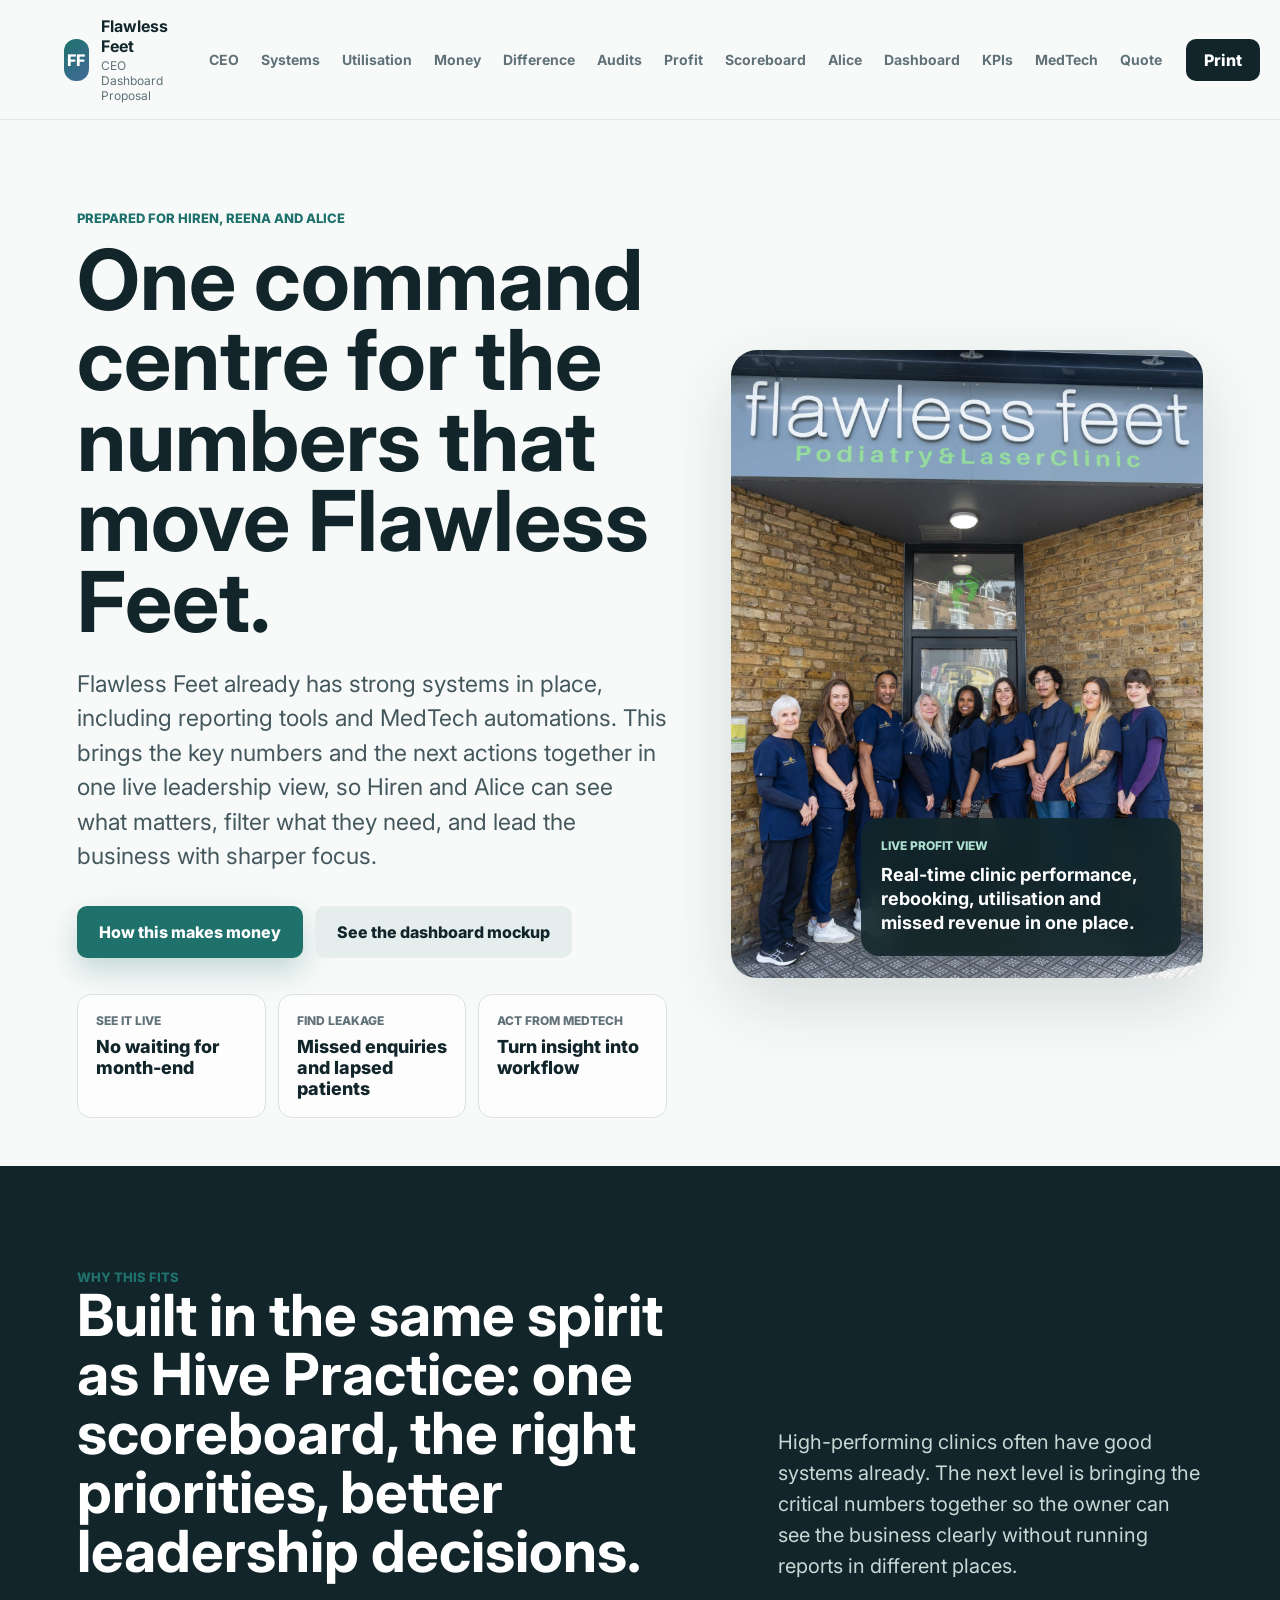
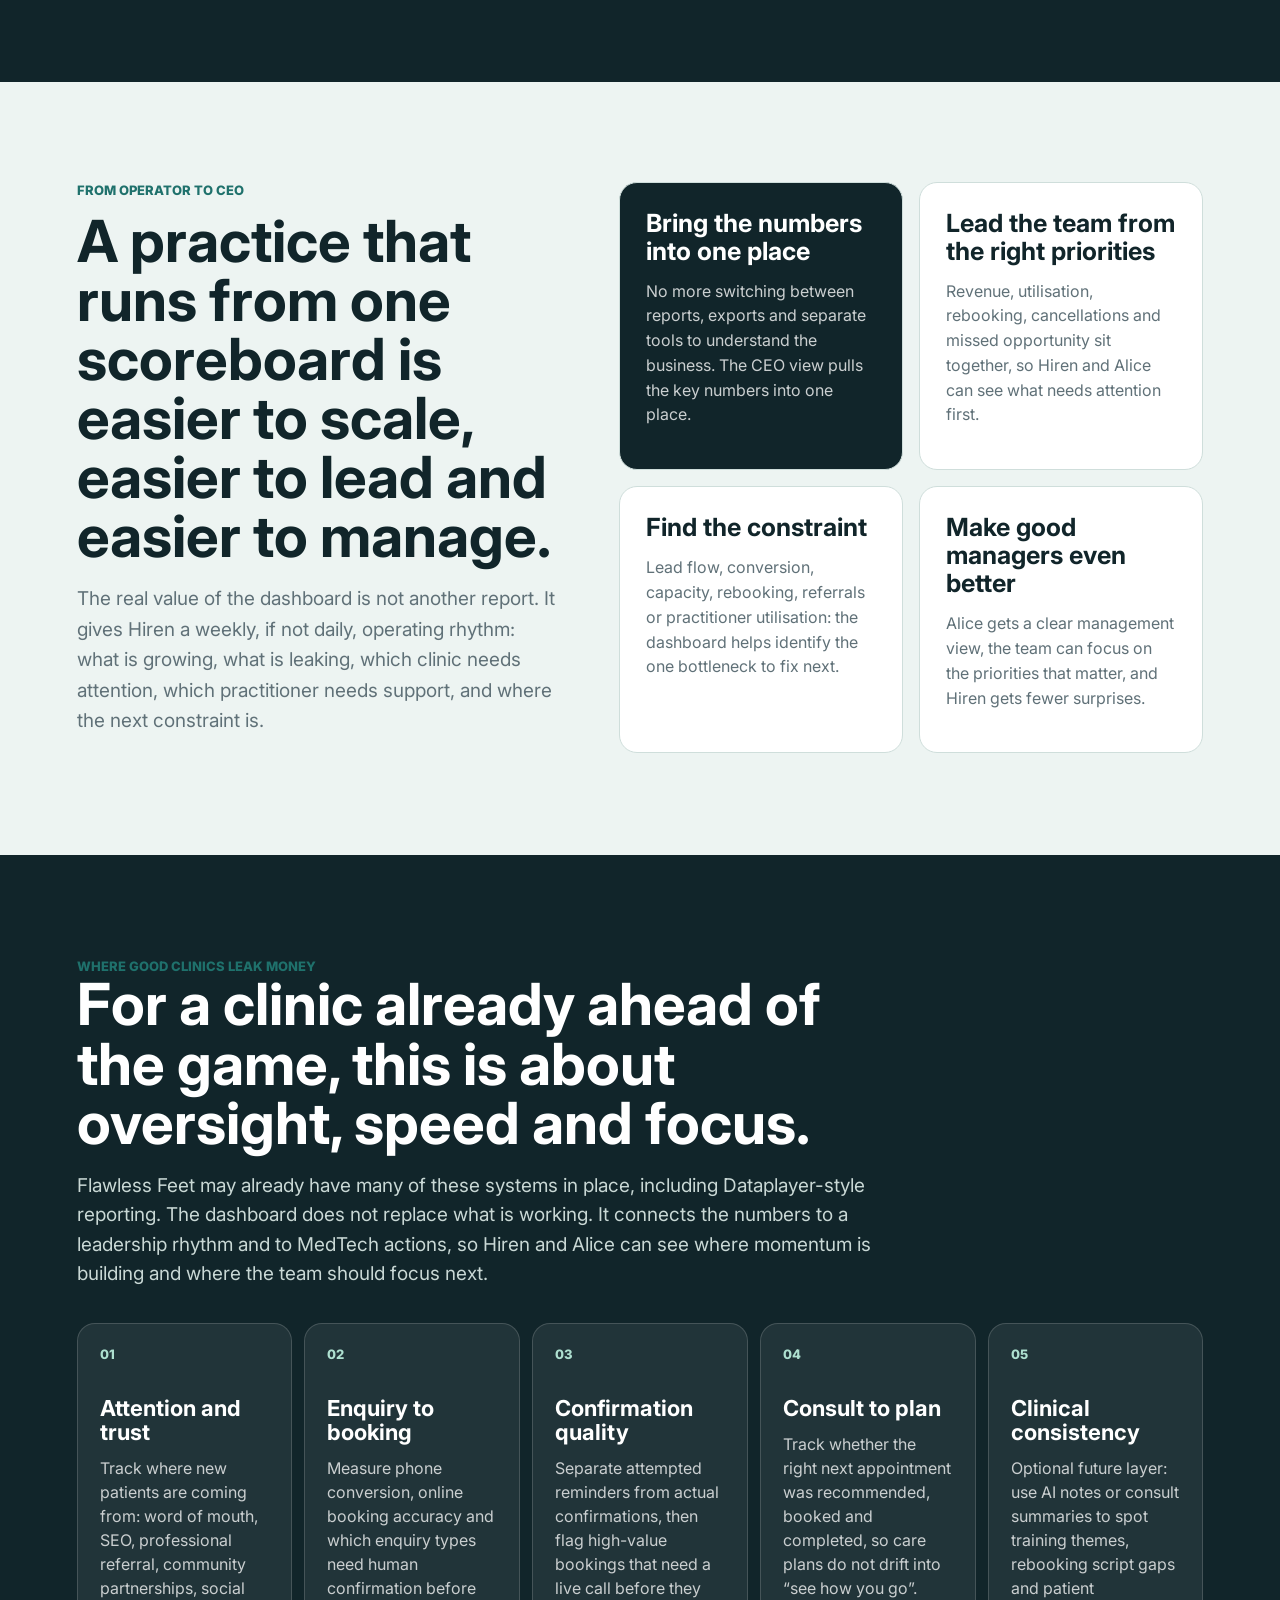
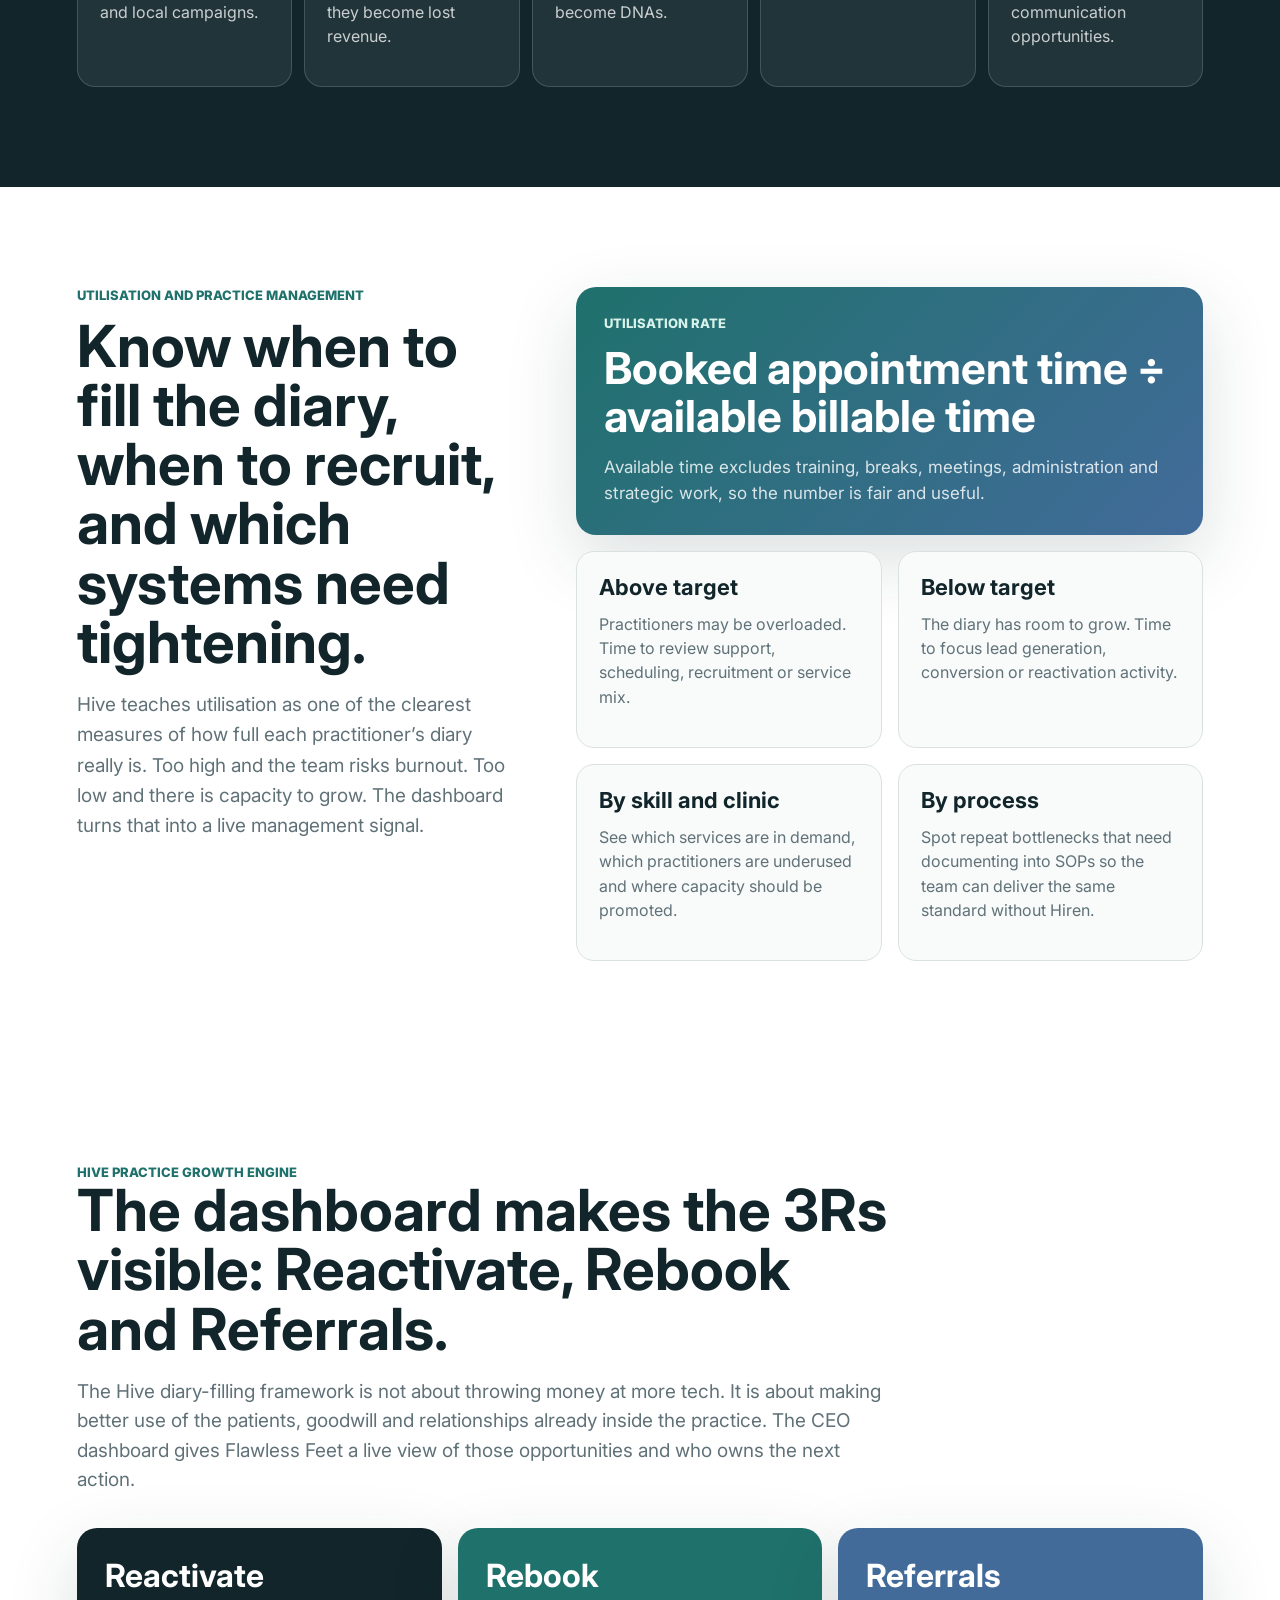
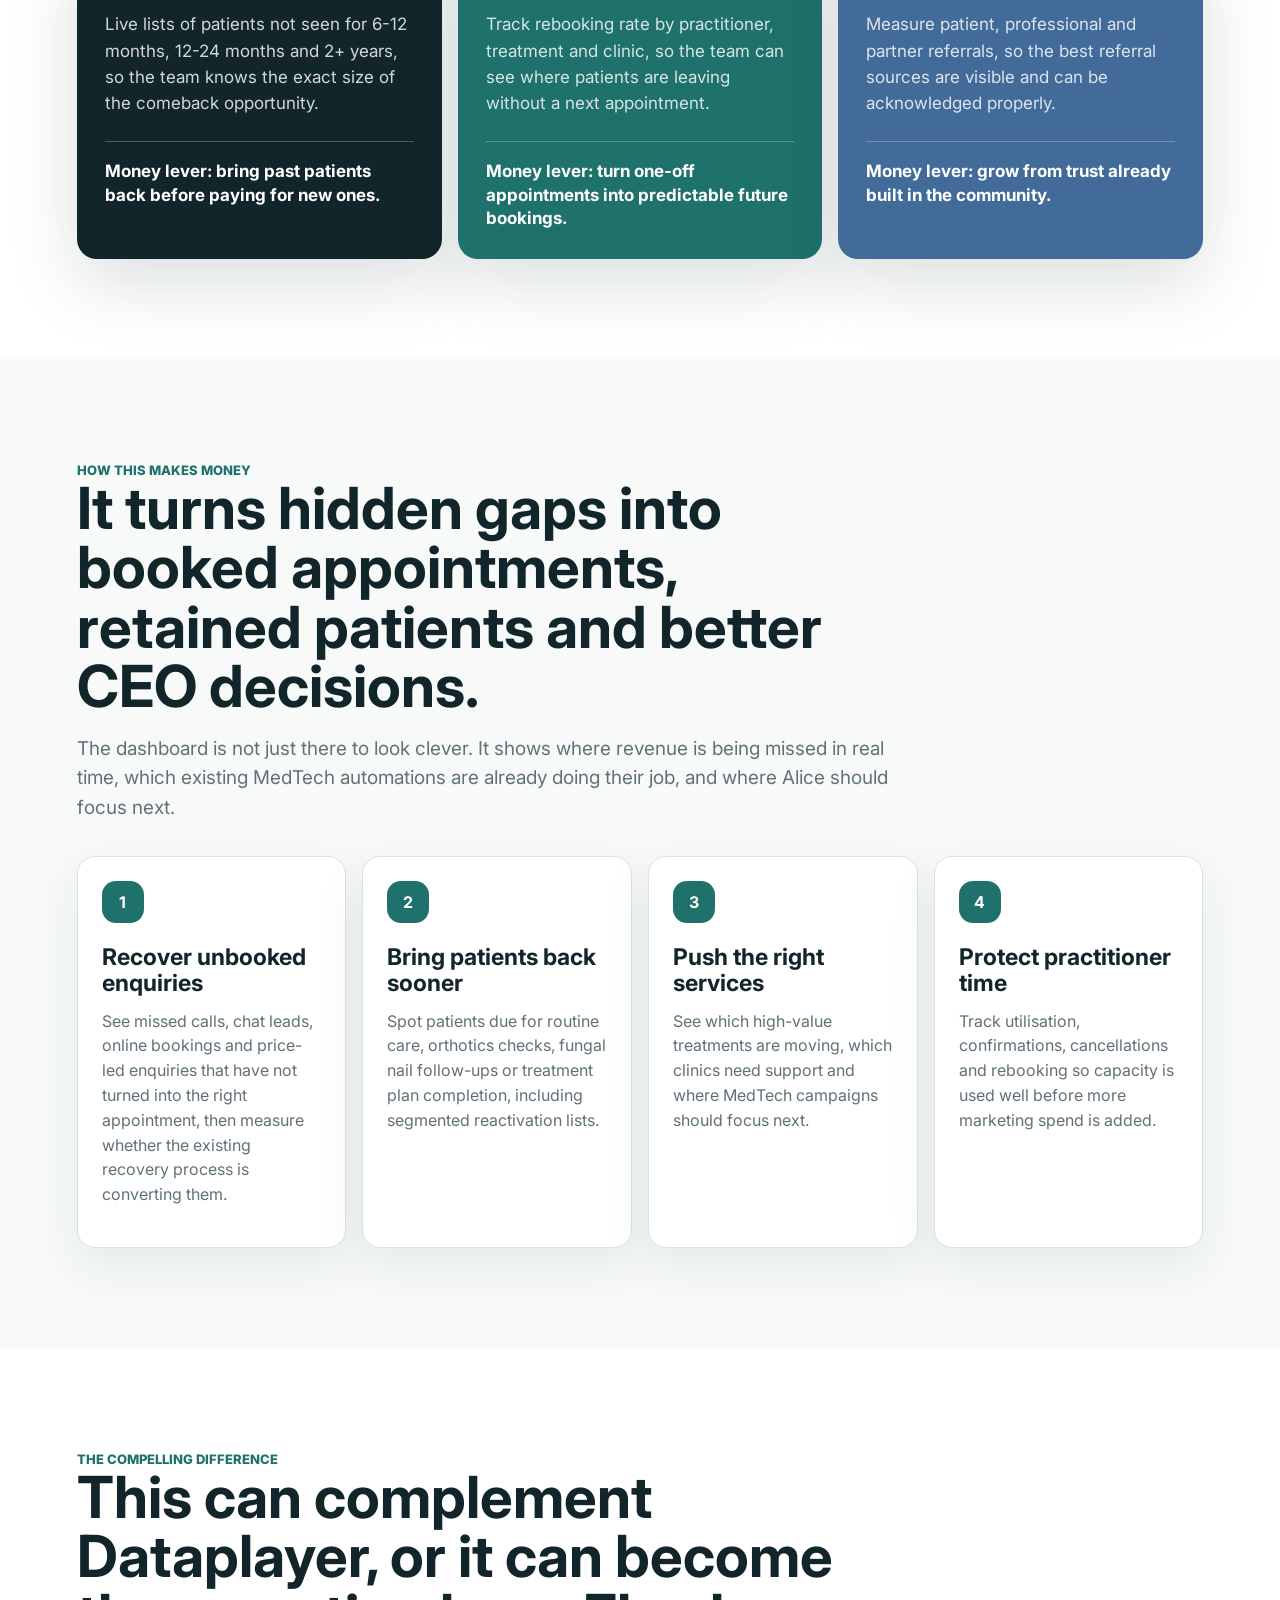
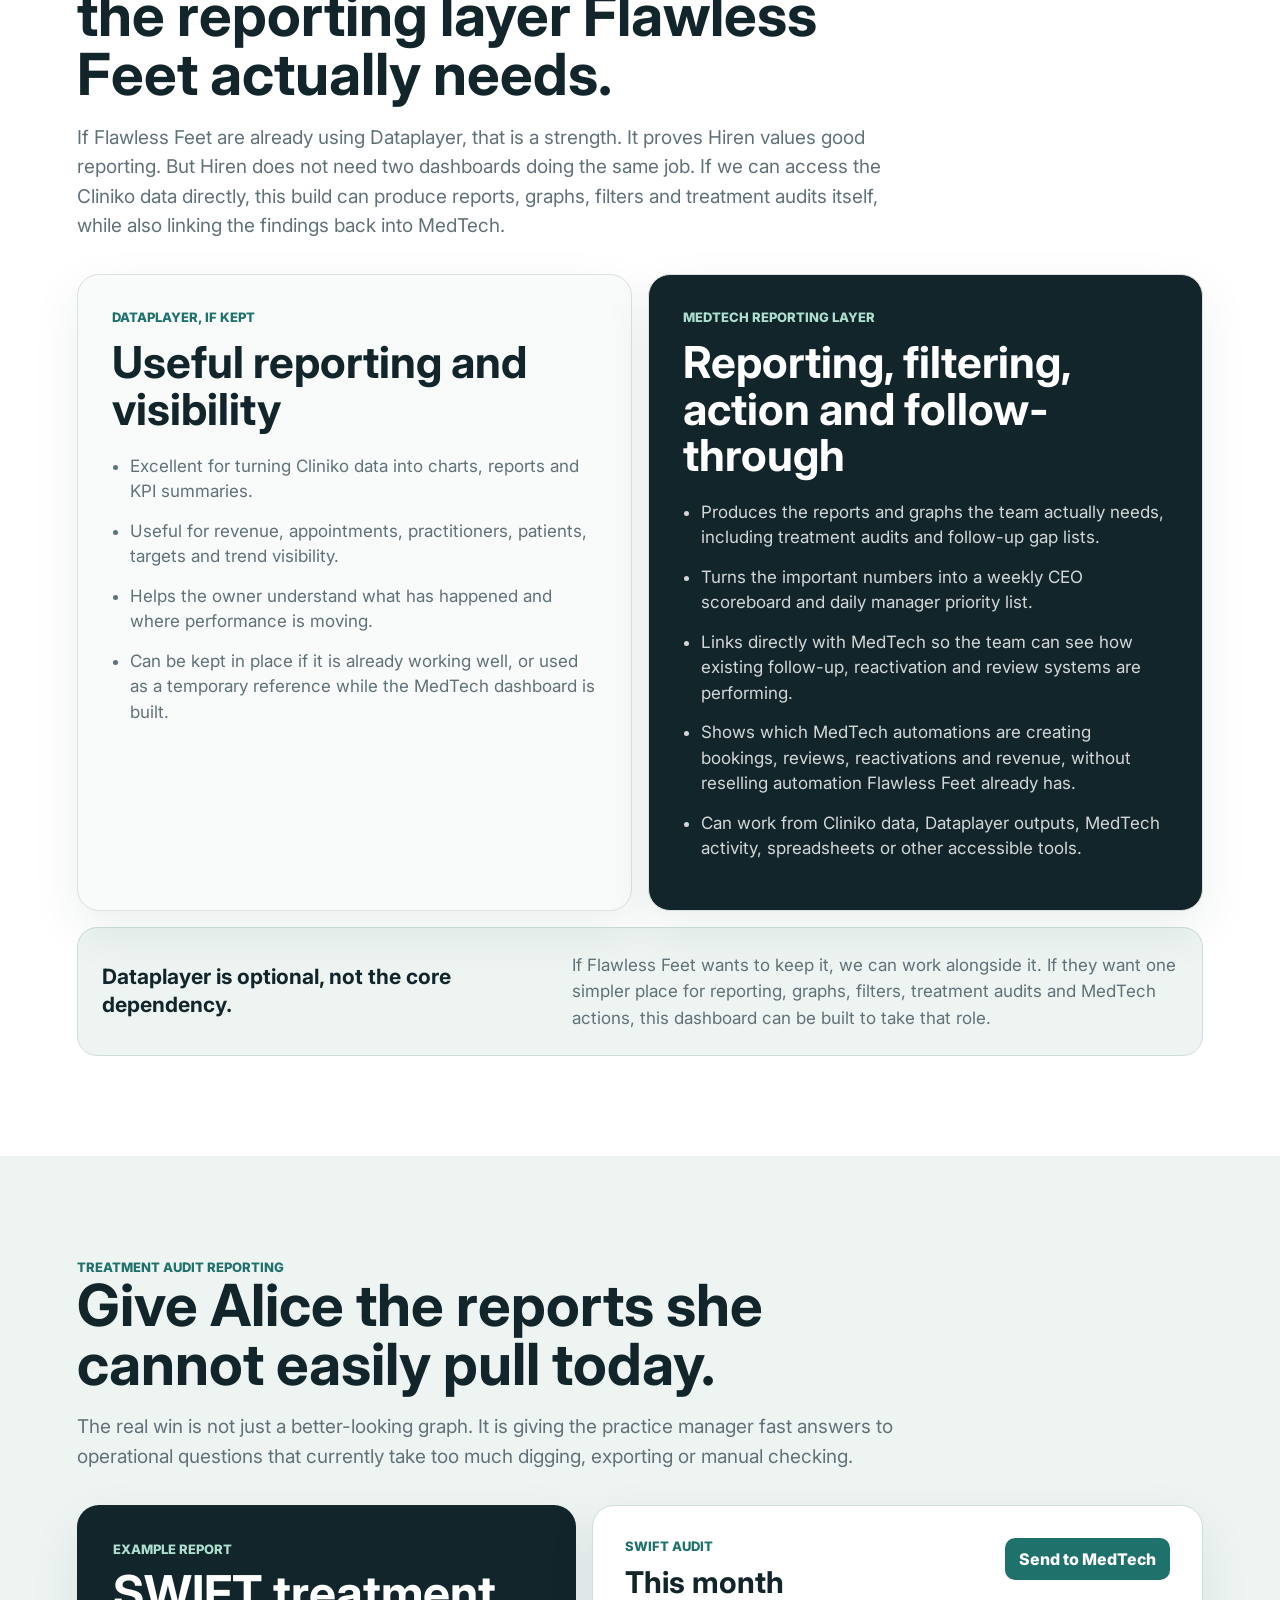
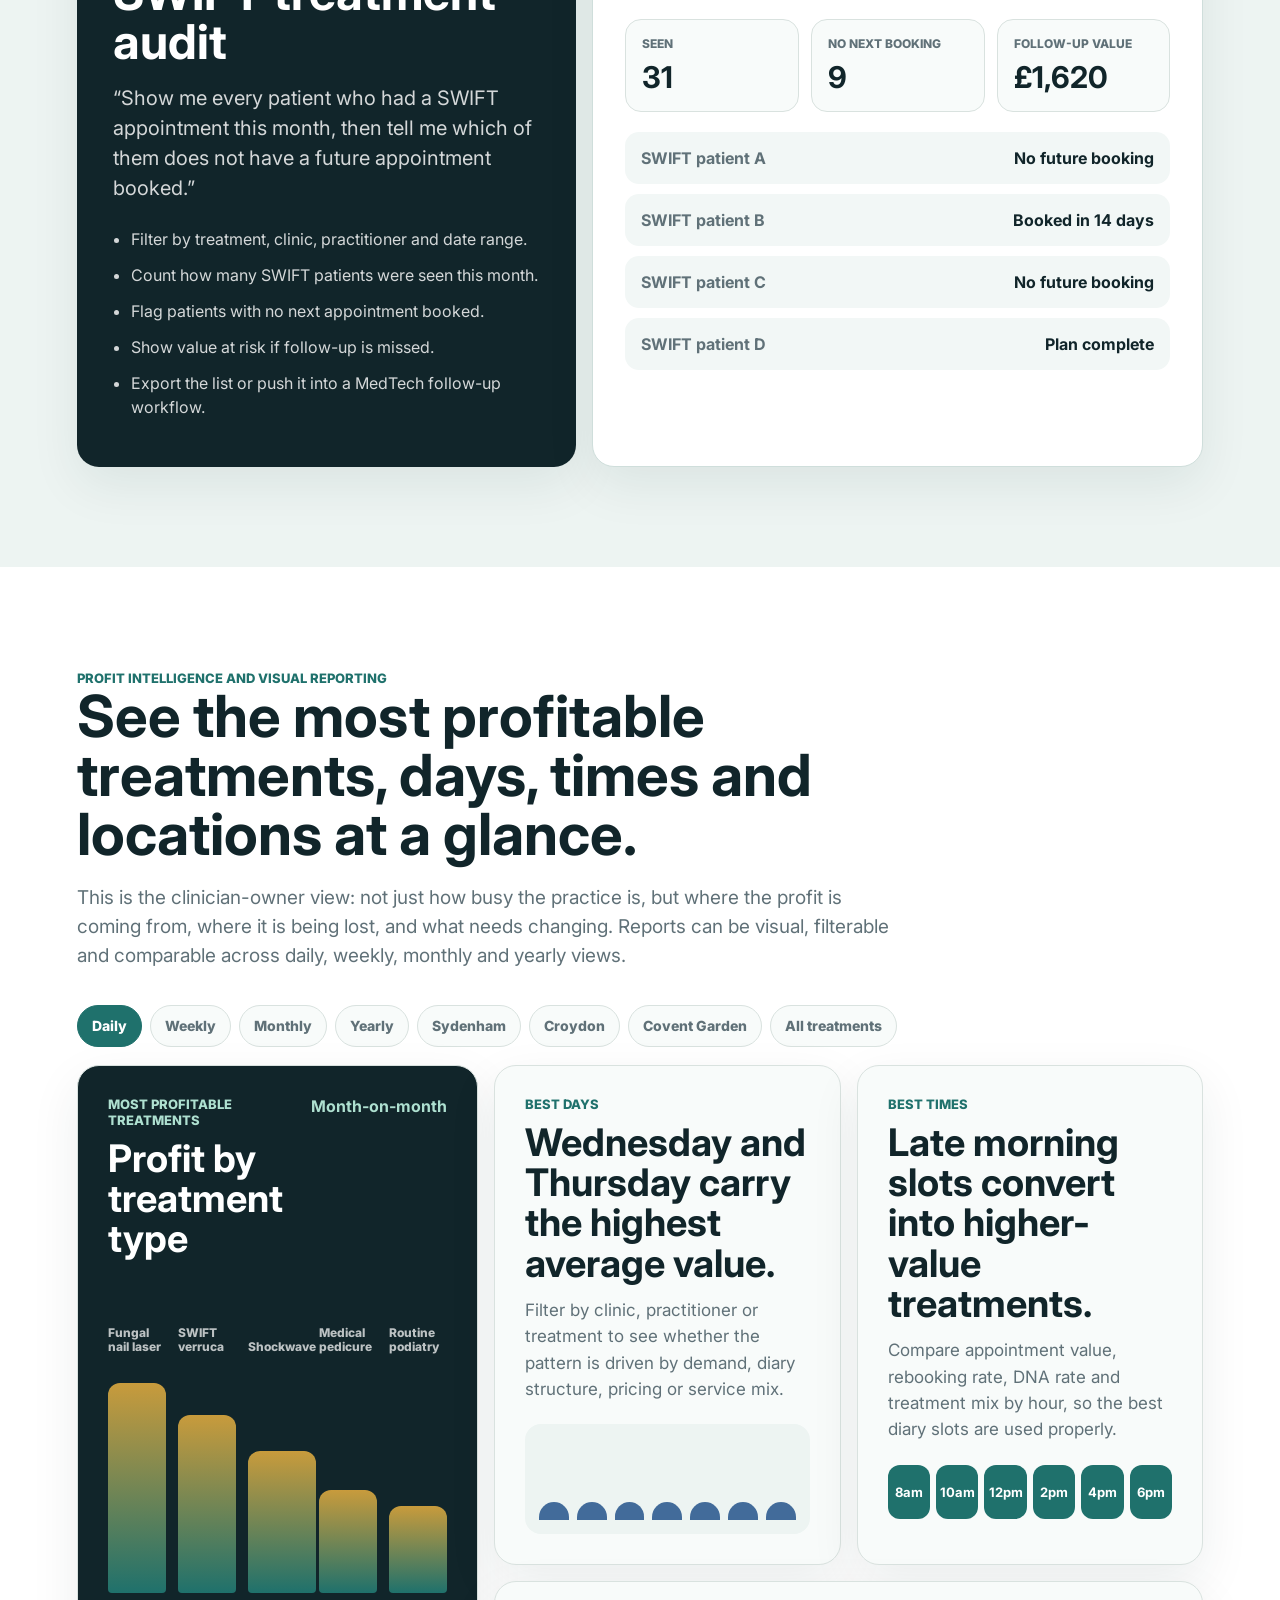
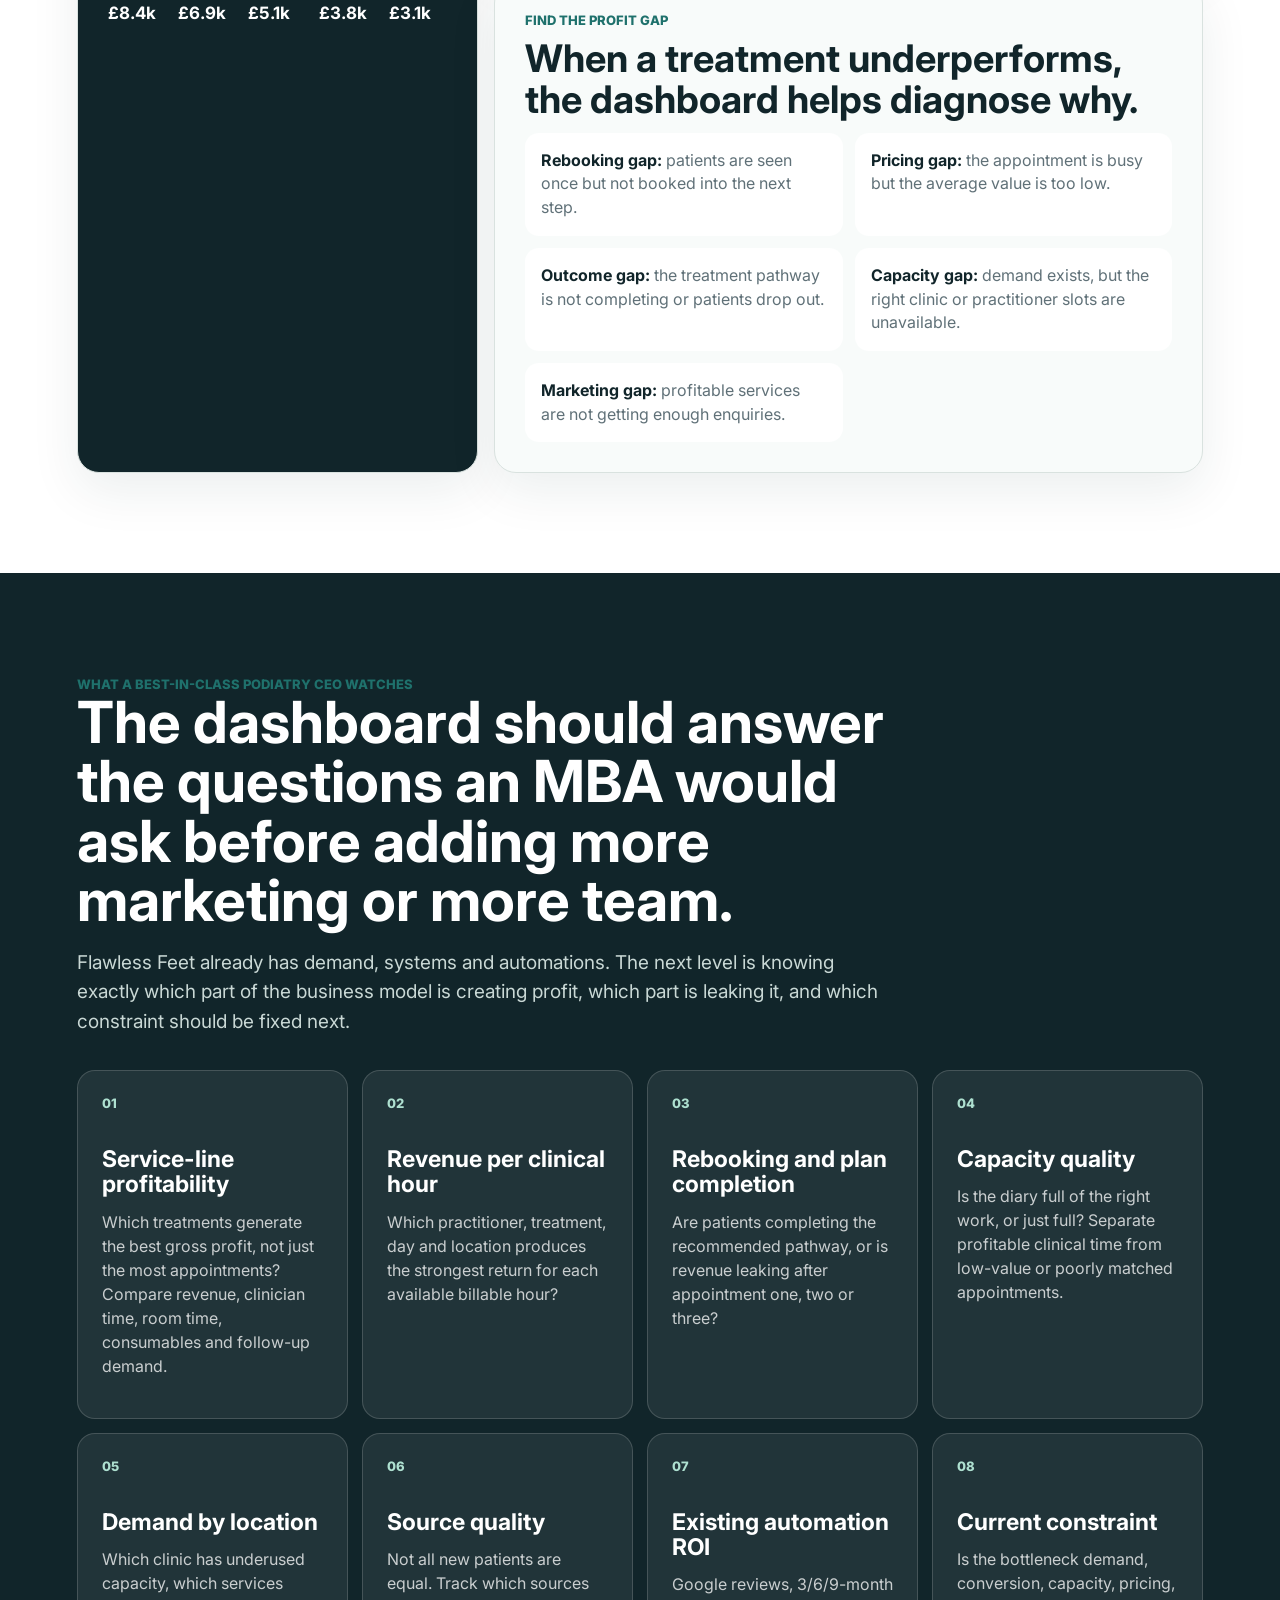
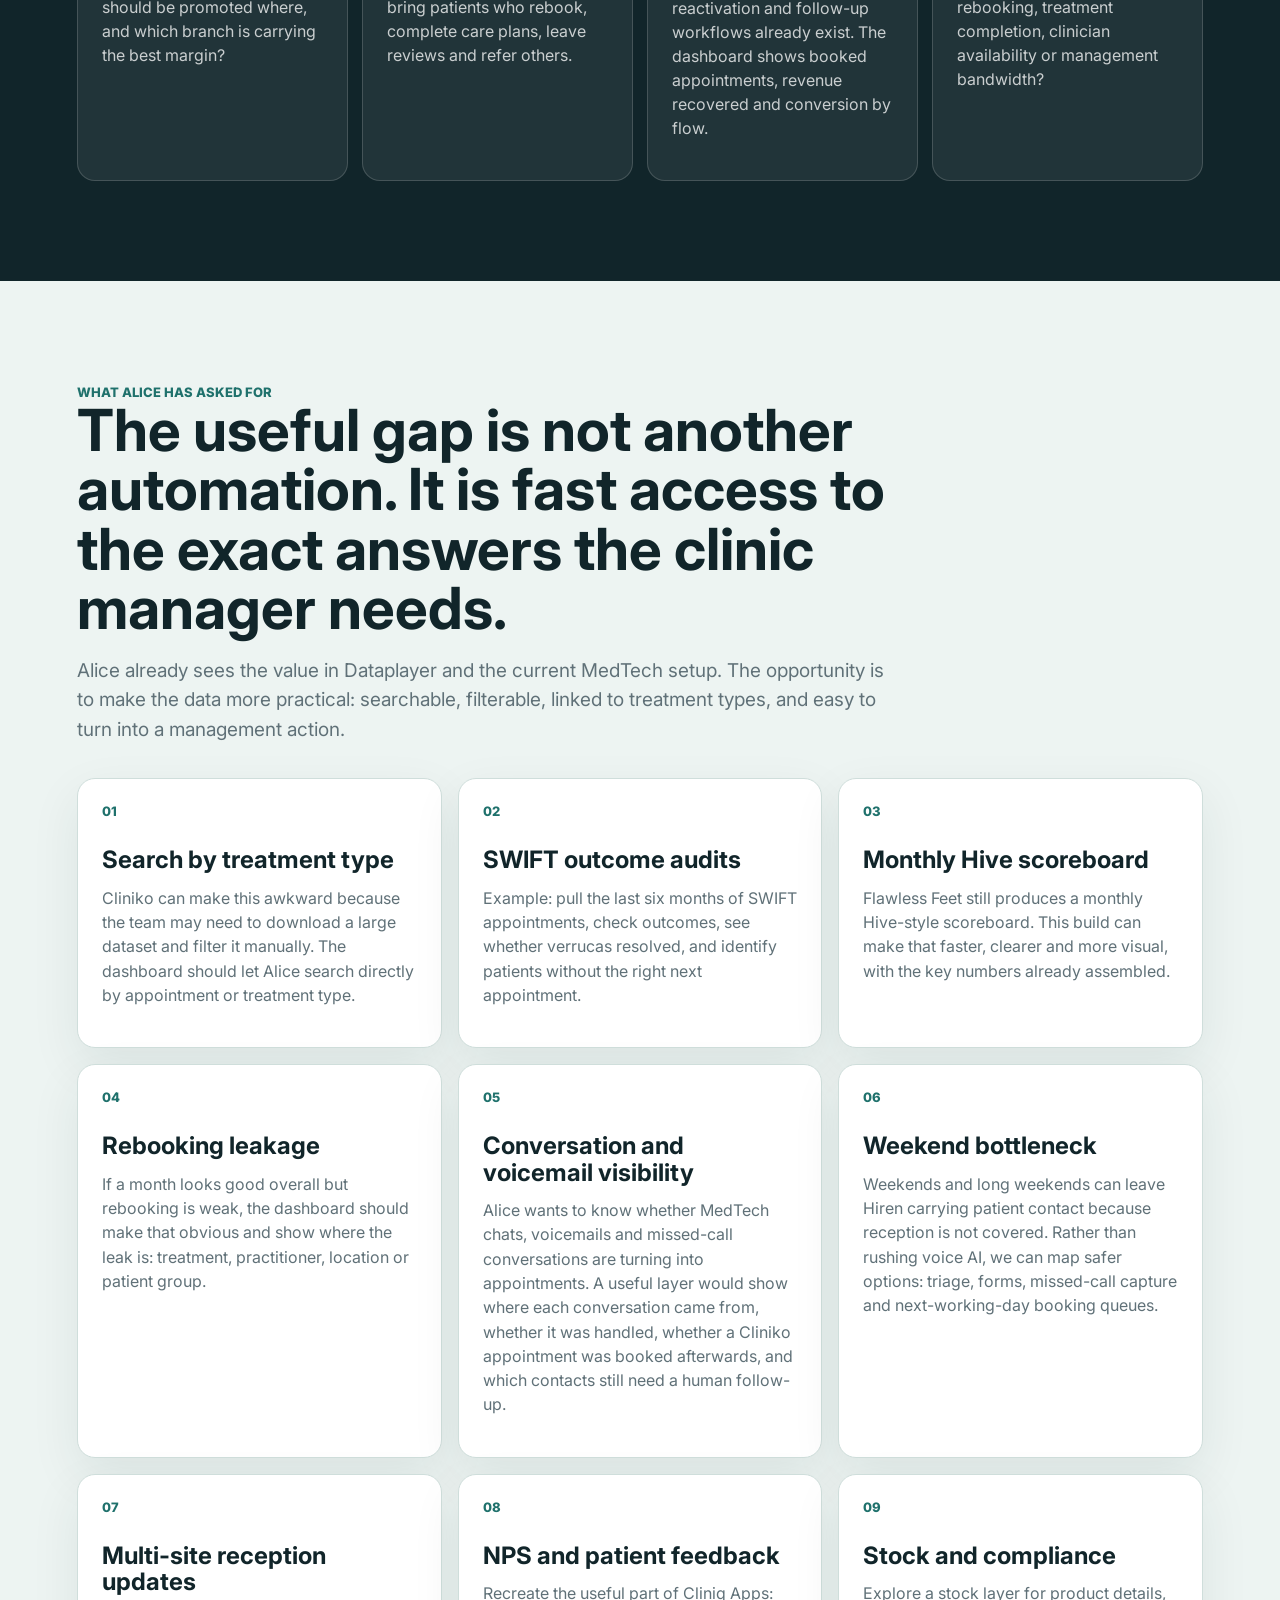
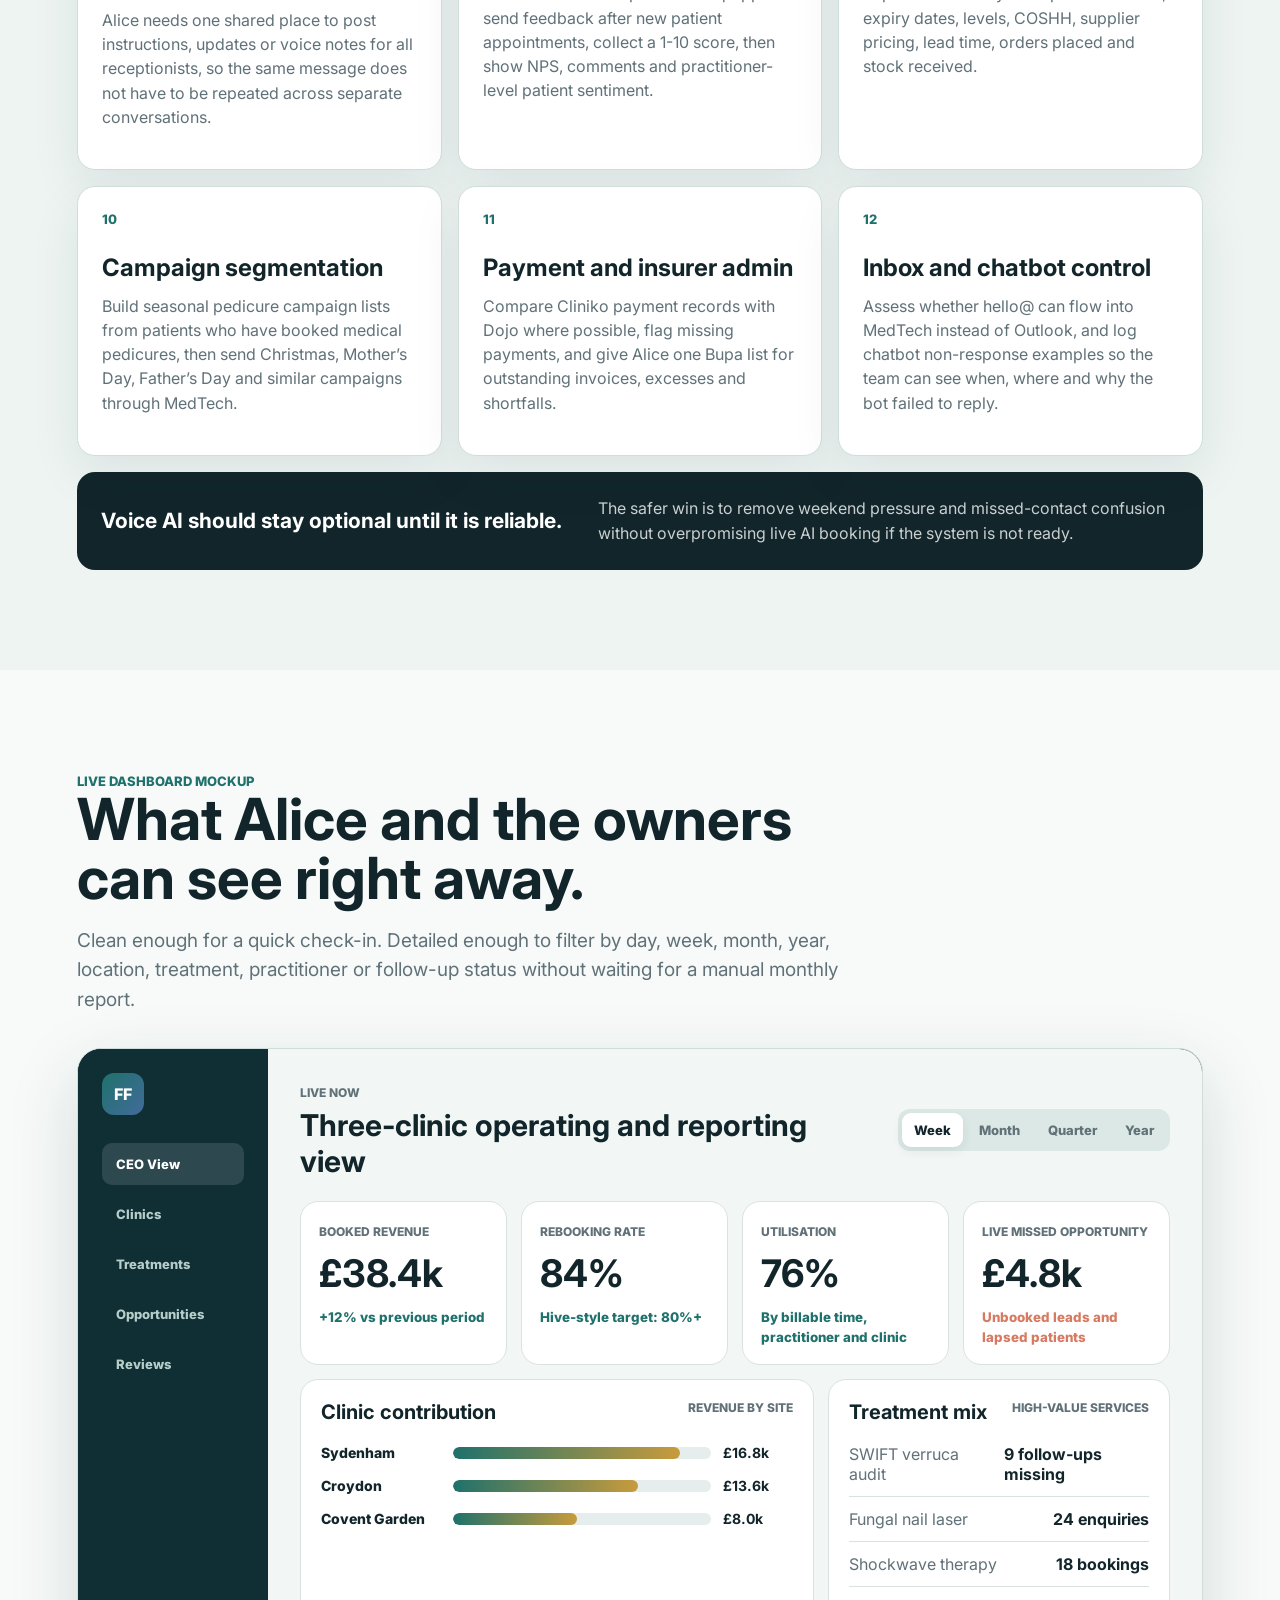
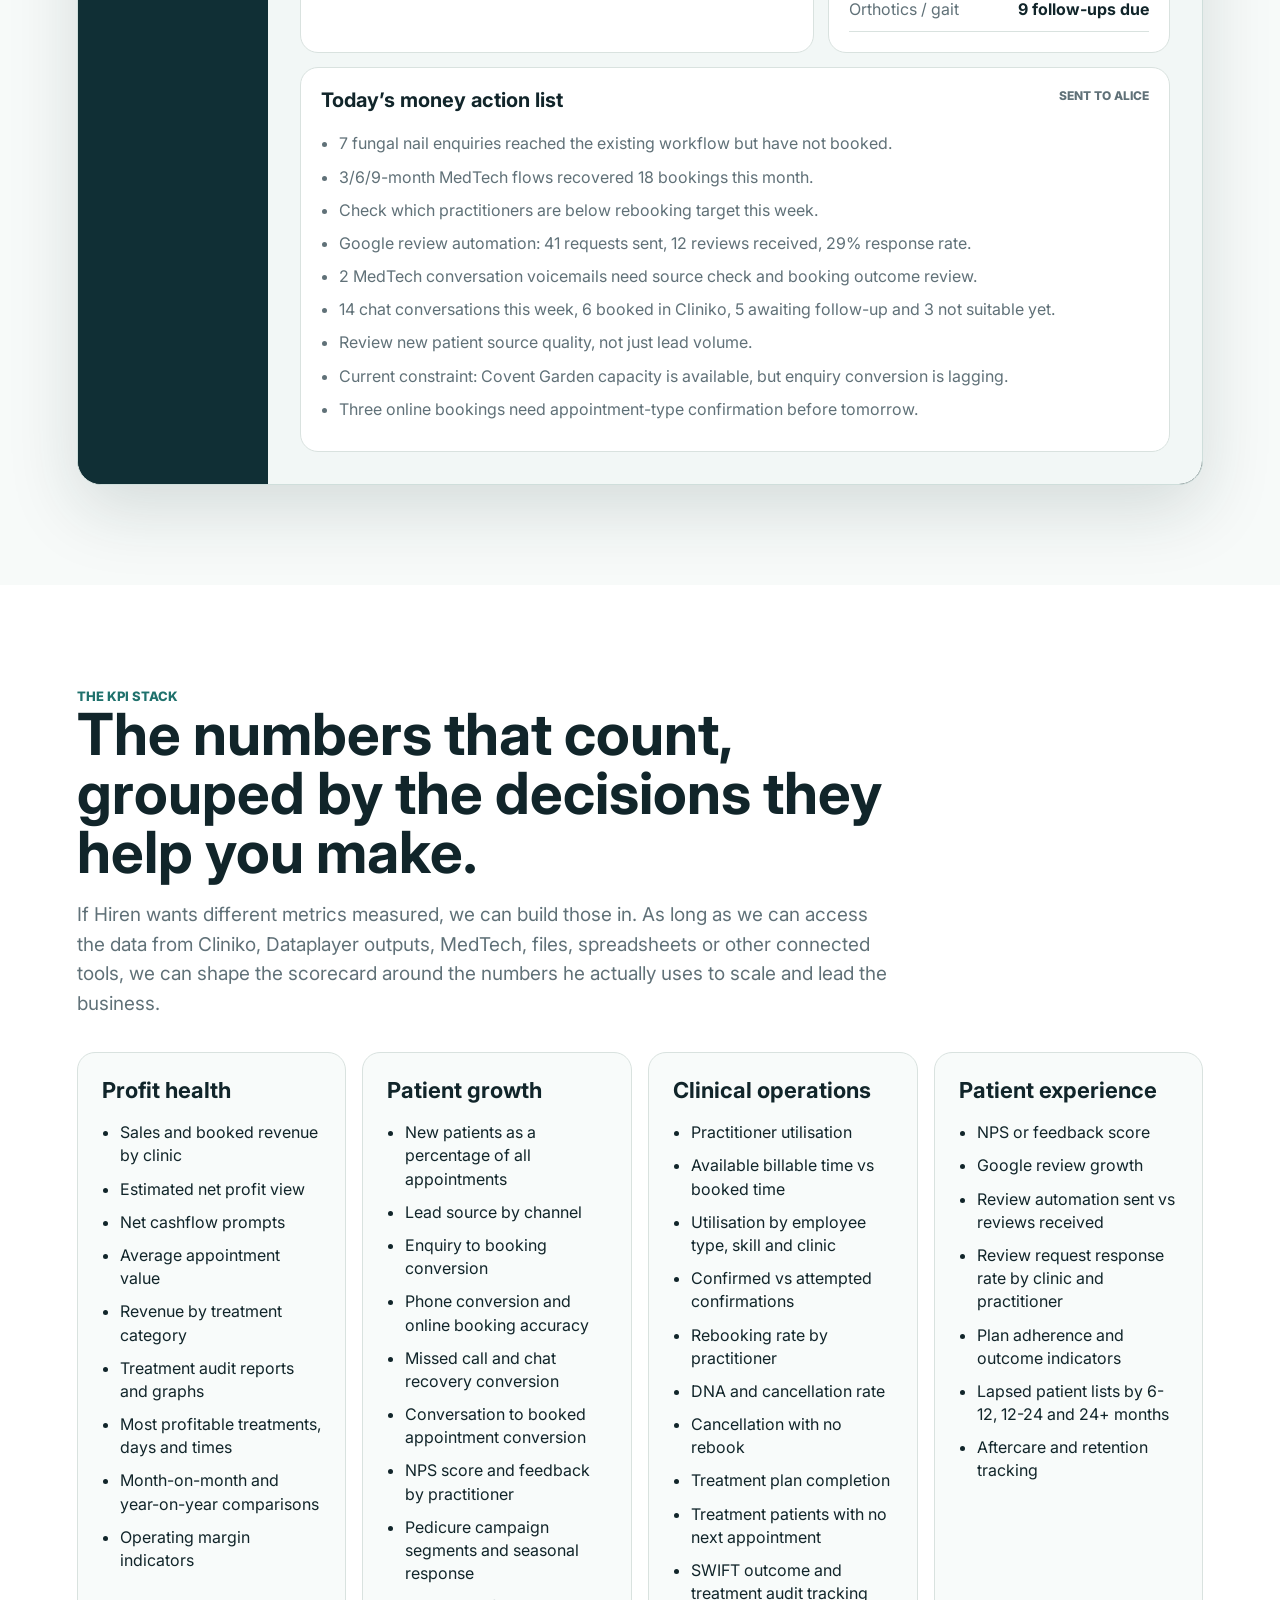
==== commit b6a2d526: "Update Flawless Feet dashboard pages with Alice feedback" ====
--- a/index.html
+++ b/index.html
@@ -493,6 +493,36 @@
             <h3>Weekend bottleneck</h3>
             <p>Weekends and long weekends can leave Hiren carrying patient contact because reception is not covered. Rather than rushing voice AI, we can map safer options: triage, forms, missed-call capture and next-working-day booking queues.</p>
           </article>
+          <article>
+            <span>07</span>
+            <h3>Multi-site reception updates</h3>
+            <p>Alice needs one shared place to post instructions, updates or voice notes for all receptionists, so the same message does not have to be repeated across separate conversations.</p>
+          </article>
+          <article>
+            <span>08</span>
+            <h3>NPS and patient feedback</h3>
+            <p>Recreate the useful part of Cliniq Apps: send feedback after new patient appointments, collect a 1-10 score, then show NPS, comments and practitioner-level patient sentiment.</p>
+          </article>
+          <article>
+            <span>09</span>
+            <h3>Stock and compliance</h3>
+            <p>Explore a stock layer for product details, expiry dates, levels, COSHH, supplier pricing, lead time, orders placed and stock received.</p>
+          </article>
+          <article>
+            <span>10</span>
+            <h3>Campaign segmentation</h3>
+            <p>Build seasonal pedicure campaign lists from patients who have booked medical pedicures, then send Christmas, Mother’s Day, Father’s Day and similar campaigns through MedTech.</p>
+          </article>
+          <article>
+            <span>11</span>
+            <h3>Payment and insurer admin</h3>
+            <p>Compare Cliniko payment records with Dojo where possible, flag missing payments, and give Alice one Bupa list for outstanding invoices, excesses and shortfalls.</p>
+          </article>
+          <article>
+            <span>12</span>
+            <h3>Inbox and chatbot control</h3>
+            <p>Assess whether hello@ can flow into MedTech instead of Outlook, and log chatbot non-response examples so the team can see when, where and why the bot failed to reply.</p>
+          </article>
         </div>
         <div class="alice-note">
           <strong>Voice AI should stay optional until it is reliable.</strong>
@@ -645,6 +675,8 @@
               <li>Phone conversion and online booking accuracy</li>
               <li>Missed call and chat recovery conversion</li>
               <li>Conversation to booked appointment conversion</li>
+              <li>NPS score and feedback by practitioner</li>
+              <li>Pedicure campaign segments and seasonal response</li>
               <li>Patient, professional and partner referrals</li>
               <li>Campaign response from MedTech</li>
               <li>Revenue recovered from existing MedTech flows</li>
@@ -667,6 +699,10 @@
               <li>Treatment profitability by location</li>
               <li>Clinic-by-clinic comparison</li>
               <li>Current constraint to fix next</li>
+              <li>Reception update log across sites</li>
+              <li>Stock levels, expiry dates, COSHH and supplier lead times</li>
+              <li>Cliniko vs Dojo payment reconciliation exceptions</li>
+              <li>Bupa invoice and excess payment exception list</li>
             </ul>
           </article>
           <article>
@@ -753,6 +789,8 @@
           <div><strong>Outcome audit layer</strong><span>Review treatment outcomes over the last six months, including SWIFT resolution and follow-up status.</span></div>
           <div><strong>Conversation visibility</strong><span>Track MedTech chats, voicemails, missed calls, source confusion and whether each contact turned into a Cliniko appointment.</span></div>
           <div><strong>Chat-to-booking dashboard</strong><span>Compare conversation date, channel, contact, follow-up status, appointment booked, booking lag and revenue opportunity in one view.</span></div>
+          <div><strong>Practice manager command centre</strong><span>Shared updates, voice-note style instructions, receptionist tasks, NPS feedback, stock exceptions, payment gaps and insurer admin in one Alice-friendly view.</span></div>
+          <div><strong>Chatbot quality log</strong><span>Capture examples where the chatbot did not answer, including date/time and channel, then turn those into workflow fixes.</span></div>
           <div><strong>Weekend pressure relief</strong><span>Map safer weekend and long-weekend triage options before introducing voice AI.</span></div>
           <div><strong>Process documentation prompts</strong><span>Flag repeat bottlenecks that should become SOPs or team checklists.</span></div>
           <div><strong>Custom metrics</strong><span>If Hiren wants different numbers measured, we can add them in as long as the data is accessible.</span></div>
